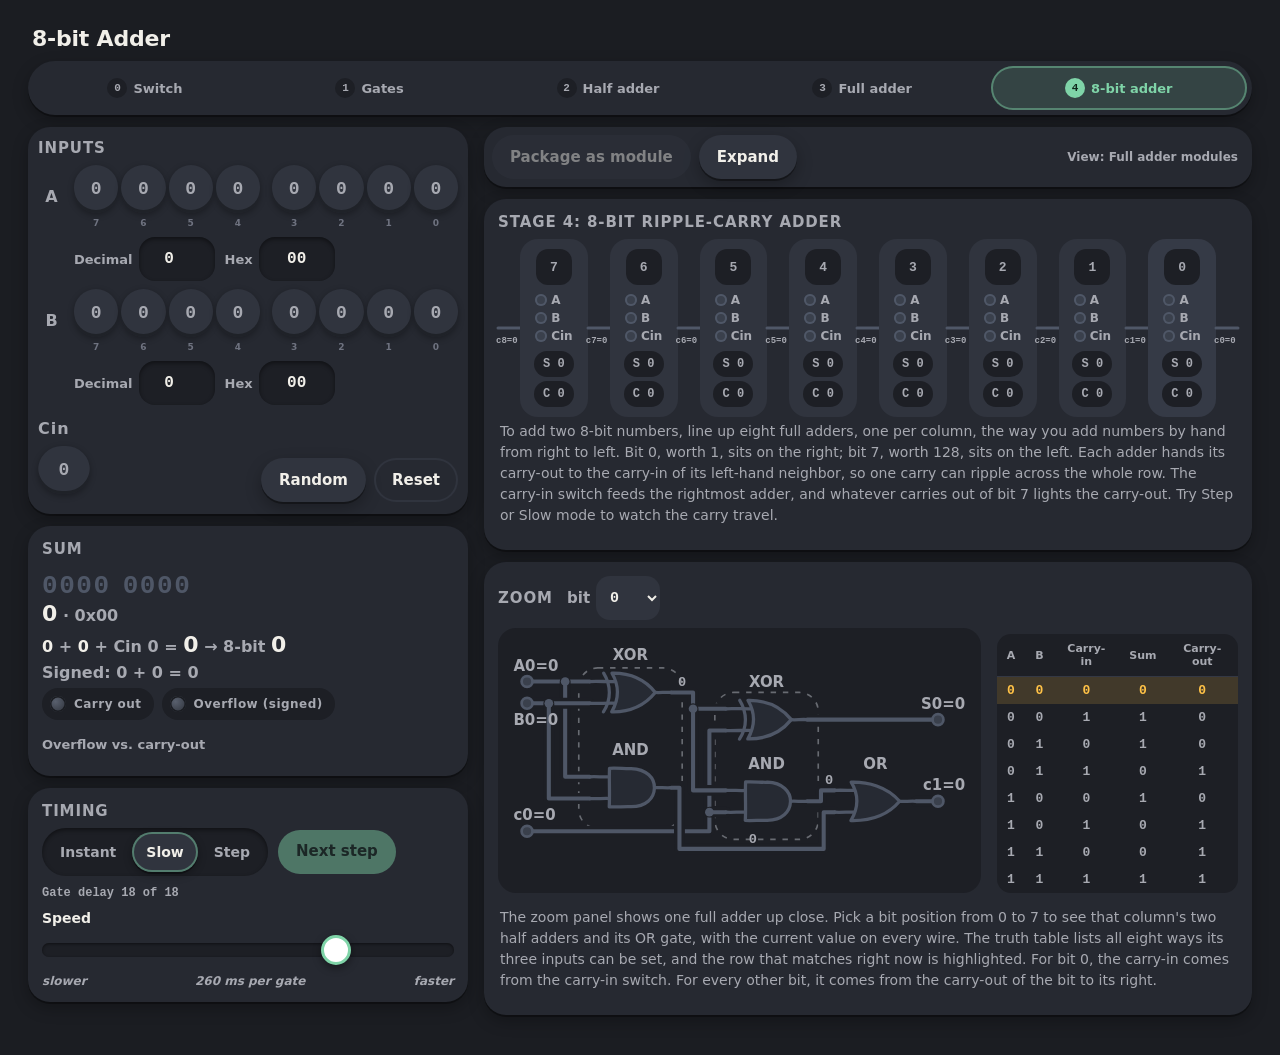
==== index.html @ 243e546a "8-bit adder toy: gate-level sim, 5 stages, Henri's style, Joseph's text" ====
<!doctype html>
<html lang="en">
<head>
<meta charset="utf-8">
<meta name="viewport" content="width=device-width,initial-scale=1">
<title>8-bit Adder</title>
<link rel="icon" href="data:,">
<!-- Visual style: Henri Matisse (design/style.css). css/app.css = layout glue + states his kit doesn't cover. -->
<link rel="stylesheet" href="design/style.css">
<link rel="stylesheet" href="css/app.css">
</head>
<body>
<h1>8-bit Adder</h1>
<nav class="tabs" role="tablist" aria-label="Stages">
  <button class="tab" role="tab" id="tab-switch" data-stage="switch" aria-controls="stage-switch" aria-selected="false"><span class="n">0</span>Switch</button>
  <button class="tab" role="tab" id="tab-gates" data-stage="gates" aria-controls="stage-gates" aria-selected="false"><span class="n">1</span>Gates</button>
  <button class="tab" role="tab" id="tab-half" data-stage="half" aria-controls="stage-half" aria-selected="false"><span class="n">2</span>Half adder</button>
  <button class="tab" role="tab" id="tab-full" data-stage="full" aria-controls="stage-full" aria-selected="false"><span class="n">3</span>Full adder</button>
  <button class="tab" role="tab" id="tab-ripple" data-stage="ripple" aria-controls="stage-ripple" aria-selected="true"><span class="n">4</span>8-bit adder</button>
</nav>
<div class="top">
<div class="side">
  <section class="panel" id="inputs" data-for="gates half full ripple">
    <div data-for="gates">
      <h2>Gate</h2>
      <div class="seg" id="gatePick" role="radiogroup" aria-label="Gate">
        <button role="radio" data-gate="AND" aria-checked="true">AND</button><button role="radio" data-gate="OR" aria-checked="false">OR</button><button role="radio" data-gate="NOT" aria-checked="false">NOT</button><button role="radio" data-gate="XOR" aria-checked="false">XOR</button>
      </div>
      <div class="pair"><div class="operand single"><div class="name">A</div><div class="bits"><button class="bit" id="gateA" aria-pressed="false" aria-label="A">0</button></div></div><div class="operand single"><div class="name">B</div><div class="bits"><button class="bit" id="gateB" aria-pressed="false" aria-label="B">0</button></div></div></div>
    </div>
    <div data-for="half"><h2>Inputs</h2><div class="pair"><div class="operand single"><div class="name">A</div><div class="bits"><button class="bit" id="haA" aria-pressed="false" aria-label="A">0</button></div></div><div class="operand single"><div class="name">B</div><div class="bits"><button class="bit" id="haB" aria-pressed="false" aria-label="B">0</button></div></div></div></div>
    <div data-for="full"><h2>Inputs</h2><div class="pair"><div class="operand single"><div class="name">A</div><div class="bits"><button class="bit" id="faA" aria-pressed="false" aria-label="A">0</button></div></div><div class="operand single"><div class="name">B</div><div class="bits"><button class="bit" id="faB" aria-pressed="false" aria-label="B">0</button></div></div><div class="operand single"><div class="name">Cin</div><div class="bits"><button class="bit" id="faC" aria-pressed="false" aria-label="Cin">0</button></div></div></div></div>
    <div data-for="ripple">
      <h2>Inputs</h2>
      <div class="operand"><div class="name">A</div><div class="bits labeled"><button class="bit" id="a7" aria-pressed="false" aria-label="A bit 7">0<span class="idx">7</span></button><button class="bit" id="a6" aria-pressed="false" aria-label="A bit 6">0<span class="idx">6</span></button><button class="bit" id="a5" aria-pressed="false" aria-label="A bit 5">0<span class="idx">5</span></button><button class="bit" id="a4" aria-pressed="false" aria-label="A bit 4">0<span class="idx">4</span></button><span class="nib"></span><button class="bit" id="a3" aria-pressed="false" aria-label="A bit 3">0<span class="idx">3</span></button><button class="bit" id="a2" aria-pressed="false" aria-label="A bit 2">0<span class="idx">2</span></button><button class="bit" id="a1" aria-pressed="false" aria-label="A bit 1">0<span class="idx">1</span></button><button class="bit" id="a0" aria-pressed="false" aria-label="A bit 0">0<span class="idx">0</span></button></div>
        <div class="nums"><label>Decimal <input type="number" id="aDec" min="0" max="255" step="1" inputmode="numeric" value="0"></label><label>Hex <input type="text" id="aHex" maxlength="2" autocomplete="off" spellcheck="false" value="00"></label></div></div>
      <div class="operand"><div class="name">B</div><div class="bits labeled"><button class="bit" id="b7" aria-pressed="false" aria-label="B bit 7">0<span class="idx">7</span></button><button class="bit" id="b6" aria-pressed="false" aria-label="B bit 6">0<span class="idx">6</span></button><button class="bit" id="b5" aria-pressed="false" aria-label="B bit 5">0<span class="idx">5</span></button><button class="bit" id="b4" aria-pressed="false" aria-label="B bit 4">0<span class="idx">4</span></button><span class="nib"></span><button class="bit" id="b3" aria-pressed="false" aria-label="B bit 3">0<span class="idx">3</span></button><button class="bit" id="b2" aria-pressed="false" aria-label="B bit 2">0<span class="idx">2</span></button><button class="bit" id="b1" aria-pressed="false" aria-label="B bit 1">0<span class="idx">1</span></button><button class="bit" id="b0" aria-pressed="false" aria-label="B bit 0">0<span class="idx">0</span></button></div>
        <div class="nums"><label>Decimal <input type="number" id="bDec" min="0" max="255" step="1" inputmode="numeric" value="0"></label><label>Hex <input type="text" id="bHex" maxlength="2" autocomplete="off" spellcheck="false" value="00"></label></div></div>
      <div class="cinrow"><div class="operand single"><div class="name">Cin</div><div class="bits"><button class="bit" id="cin" aria-pressed="false" aria-label="Cin">0</button></div></div><div class="controls"><button class="btn" id="random">Random</button><button class="btn ghost" id="reset">Reset</button></div></div>
    </div>
  </section>
  <section class="panel result" data-for="ripple">
    <h2>Sum</h2>
    <div id="sum" data-value=""><div class="bin" id="sumBin"></div><div class="dec" id="sumDH"></div></div>
    <div class="dec" id="decLine"></div>
    <div class="dec signed" id="signedLine">Signed: <span id="aSigned"></span> + <span id="bSigned"></span><span id="cinSigned"></span> = <span id="sumSigned"></span></div>
    <div class="lights"><span class="light" id="cout" data-value="">Carry out</span><span class="light warn" id="overflow" data-value="">Overflow (signed)</span></div>
    <details class="ovnote"><summary id="ovSummary">Overflow vs. carry-out</summary><div id="ovText"></div></details>
  </section>
  <section class="panel" id="timing" data-for="gates half full ripple">
    <h2>Timing</h2>
    <div class="controls">
      <div class="seg" id="mode" role="radiogroup" aria-label="Mode">
        <button role="radio" data-mode="instant" aria-checked="false">Instant</button><button role="radio" data-mode="slow" aria-checked="false">Slow</button><button role="radio" data-mode="step" aria-checked="false">Step</button>
      </div>
      <button class="btn primary next" id="step" disabled>Next step</button>
      <span class="stepinfo" id="stepInfo" aria-live="polite"></span>
      <label class="speed">Speed<input type="range" id="speed" min="60" max="800" step="20" value="600" aria-label="Speed"><span><i>slower</i><i id="speedVal"></i><i>faster</i></span></label>
    </div>
  </section>
</div>
<div class="main">
  <div class="panel modbar" id="modbar" data-for="gates half full ripple">
    <button class="btn" id="symbolToggle" aria-pressed="false" data-for="gates">Show symbol</button>
    <button class="btn" id="package">Package as module</button>
    <button class="btn" id="expand">Expand</button>
    <span class="muted depth" id="depthInfo"></span>
  </div>
  <!-- Stage panels. Paragraphs/tables come verbatim from docs/page-text.md (Joseph) via js/text.js. -->
  <section class="panel stage" id="stage-switch" role="tabpanel" aria-labelledby="tab-switch" data-for="switch">
    <h2 data-title="Stage 0">Stage 0</h2><div class="detail" id="draw-switch"></div><div class="explain" data-sec="Stage 0"></div><div class="tt" id="tt-switch"></div>
  </section>
  <section class="panel stage" id="stage-gates" role="tabpanel" aria-labelledby="tab-gates" data-for="gates">
    <h2 data-title="Stage 1">Stage 1</h2>
    <div class="detail"><div class="lvstage" id="lvstage"><div class="lv-layer" id="lv-circuit"></div><div class="lv-layer" id="lv-gate"></div><div class="lv-layer" id="lv-module"></div></div></div>
    <div class="explain" data-sec="Stage 1"></div><div class="tt" id="tt-gates"></div><div class="explain" data-sec="Modules"></div>
  </section>
  <section class="panel stage" id="stage-half" role="tabpanel" aria-labelledby="tab-half" data-for="half">
    <h2 data-title="Stage 2">Stage 2</h2><div class="detail swap" id="draw-half"></div><div class="explain" data-sec="Stage 2"></div><div class="tt" id="tt-half"></div>
  </section>
  <section class="panel stage" id="stage-full" role="tabpanel" aria-labelledby="tab-full" data-for="full">
    <h2 data-title="Stage 3">Stage 3</h2><div class="detail swap" id="draw-full"></div><div class="explain" data-sec="Stage 3"></div><div class="tt" id="tt-full"></div>
  </section>
  <section class="panel stage" id="stage-ripple" role="tabpanel" aria-labelledby="tab-ripple" data-for="ripple">
    <h2 data-title="Stage 4">Stage 4</h2><div class="swap" id="draw-ripple"></div><div class="explain" data-sec="Stage 4"></div>
  </section>
  <section class="panel" id="zoompanel" data-for="ripple">
    <h2>Zoom <label class="zoompick">bit <select id="zoom"><option value="7">7</option><option value="6">6</option><option value="5">5</option><option value="4">4</option><option value="3">3</option><option value="2">2</option><option value="1">1</option><option value="0">0</option></select></label></h2>
    <div class="detail-row"><div class="detail" id="draw-zoom"></div><div><div class="tt" id="tt-zoom"></div></div></div>
    <div class="explain" data-sec="Zoom"></div>
  </section>
</div>
</div>
<script src="design/gates/gates.js"></script>
<script src="design/parts/parts.js"></script>
<script src="js/sim.js"></script>
<script src="js/text.js"></script>
<script src="js/draw.js"></script>
<script src="js/levels.js"></script>
<script src="js/app.js"></script>
</body>
</html>
---- design/style.css ----
/* 8-bit ripple-carry adder: visual style.
   Same palette/fonts/panels/pills/toggles as natural-selection/design/mobile.css.
   Signal colors: 0 = muted slate, 1 = warm amber with glow. (The theme green stays the UI accent,
   e.g. selected nav, primary button, so "logic 1" never gets confused with "selected".) */
:root{
  --bg:#1b1d22; --card:#262931; --card2:#30343e; --inset:#1d1f25; --ink:#f1efe9; --muted:#a7a9b1;
  --accent:#7fd4a8; --accent-ink:#10251a; --ring:rgba(127,212,168,.45);
  --shadow:0 2px 0 rgba(0,0,0,.35),0 6px 16px rgba(0,0,0,.28);
  --r:999px; --tap:44px;
  --font:"Nunito","Quicksand","Varela Round","SF Pro Rounded",ui-rounded,system-ui,-apple-system,"Segoe UI",sans-serif;
  --mono:ui-monospace,"SF Mono",Menlo,Consolas,monospace;
  /* logic levels */
  --wire-0:#4f5767;            /* muted slate */
  --wire-1:#ffc247;            /* warm amber */
  --glow-1:rgba(255,194,71,.65);
  --gate-fill-0:#262a33; --gate-fill-1:#4a3a17;
  --pin-0:#3a404c;
  --carry-1:#ffc247;
  --t:120ms;                   /* signal transition */
  --ripple-step:220ms;         /* per-bit ripple delay (slow mode can raise it) */
}
*{box-sizing:border-box;-webkit-tap-highlight-color:transparent}
html{-webkit-text-size-adjust:100%}
body{margin:0;background:var(--bg);color:var(--ink);font-family:var(--font);
  padding:12px 12px calc(84px + env(safe-area-inset-bottom));max-width:1320px;margin-inline:auto}
h1{font-size:22px;font-weight:800;margin:6px 4px 10px;letter-spacing:-.01em}
h2{font-size:15px;font-weight:800;margin:0 0 8px;color:var(--muted);text-transform:uppercase;letter-spacing:.06em}
.panel{background:var(--card);border-radius:22px;padding:14px;box-shadow:var(--shadow);margin:0 0 12px}
.muted{color:var(--muted)}

/* ---------- SVG signal classes ---------- */
.wire,.carry{fill:none;stroke:var(--wire-0);stroke-width:3;stroke-linecap:round;stroke-linejoin:round;
  transition:stroke var(--t) ease,filter var(--t) ease}
.wire.on,.carry.on{stroke:var(--wire-1);filter:drop-shadow(0 0 3px var(--glow-1))}
.gate{color:var(--wire-0);transition:color var(--t) ease,filter var(--t) ease;overflow:visible}
.gate .body{fill:var(--gate-fill-0);transition:fill var(--t) ease}
.gate .lead{transition:stroke var(--t) ease}
.gate .lead.on{stroke:var(--wire-1)}
.gate.on{color:var(--wire-1);filter:drop-shadow(0 0 4px var(--glow-1))}
.gate.on .body{fill:var(--gate-fill-1)}
.gate.on .lead:not(.on){stroke:var(--wire-0)}   /* inputs keep their own level */
.gate.on .lead.lead-out{stroke:var(--wire-1)}   /* output follows the gate */
.pin{fill:var(--pin-0);stroke:var(--wire-0);stroke-width:2;transition:fill var(--t),stroke var(--t),filter var(--t)}
.pin.on{fill:var(--wire-1);stroke:var(--wire-1);filter:drop-shadow(0 0 3px var(--glow-1))}
.lbl{font:700 11px var(--font);fill:var(--muted)}
.lbl.on{fill:var(--wire-1)}

/* carry "current flow" while rippling */
.carry.rippling{stroke:var(--wire-1);stroke-dasharray:5 9;animation:flow 480ms linear infinite;
  filter:drop-shadow(0 0 4px var(--glow-1))}
@keyframes flow{to{stroke-dashoffset:-28}}

/* ---------- bit toggles (coins) ---------- */
.operand{display:grid;grid-template-columns:1fr;gap:4px;margin:6px 0 8px}
.operand>.name{font:800 13px var(--font);color:var(--muted);letter-spacing:.06em}
.bits{display:flex;gap:3px;justify-content:space-between;min-width:0}
.bits .nib{width:6px}                                   /* optional spacer between nibbles */
.bit{appearance:none;border:0;cursor:pointer;flex:1 1 0;min-width:0;max-width:52px;height:48px;border-radius:var(--r);
  font:800 18px var(--mono);color:var(--muted);background:var(--card2);position:relative;
  box-shadow:inset 0 -3px 0 rgba(0,0,0,.35),0 2px 6px rgba(0,0,0,.3);
  transition:background var(--t),color var(--t),box-shadow var(--t),transform 80ms;touch-action:manipulation}
.bit::after{content:"";position:absolute;inset:-2px -1.5px}  /* hit area spans the gaps: ~42x52 on a 390px phone */
.bit .idx{position:absolute;left:0;right:0;bottom:-15px;font:700 9px var(--font);color:#6f7380;pointer-events:none}
.bit.on,.bit[aria-pressed=true]{background:var(--wire-1);color:#2b1d00;
  box-shadow:inset 0 -3px 0 rgba(120,70,0,.45),0 0 12px var(--glow-1)}
.bit:active{transform:translateY(2px) scale(.96);box-shadow:inset 0 -1px 0 rgba(0,0,0,.35)}
.bit:focus-visible{outline:none;box-shadow:0 0 0 3px var(--ring)}
.bits.labeled{padding-bottom:14px}

/* ---------- buttons, slider, toggle (from mobile.css) ---------- */
.btn{font:700 15px/1 var(--font);min-height:var(--tap);padding:0 18px;border:0;border-radius:var(--r);
  background:var(--card2);color:var(--ink);box-shadow:var(--shadow);cursor:pointer;transition:transform .12s,box-shadow .12s,filter .12s}
.btn:active{transform:translateY(2px) scale(.98);box-shadow:0 2px 6px rgba(0,0,0,.3)}
.btn.primary{background:var(--accent);color:var(--accent-ink)}
.btn.ghost{background:transparent;box-shadow:inset 0 0 0 2px var(--card2)}
.btn[aria-pressed=true]{background:rgba(127,212,168,.16);color:var(--accent);box-shadow:inset 0 0 0 2px var(--ring)}
.controls{display:flex;flex-wrap:wrap;gap:8px;align-items:center}
.speed{display:flex;flex-direction:column;gap:2px;flex:1 1 100%;font-weight:700;font-size:14px}
.speed span{display:flex;justify-content:space-between;color:var(--muted);font-size:12px}
input[type=range]{-webkit-appearance:none;appearance:none;width:100%;height:var(--tap);margin:0;background:transparent;cursor:pointer}
input[type=range]::-webkit-slider-runnable-track{height:14px;border-radius:var(--r);background:var(--inset);box-shadow:inset 0 1px 3px rgba(0,0,0,.5)}
input[type=range]::-webkit-slider-thumb{-webkit-appearance:none;width:30px;height:30px;margin-top:-8px;border-radius:50%;background:#fff;border:3px solid var(--accent);box-shadow:0 3px 8px rgba(0,0,0,.4)}
input[type=range]::-moz-range-track{height:14px;border-radius:var(--r);background:var(--inset)}
input[type=range]::-moz-range-thumb{width:24px;height:24px;border-radius:50%;background:#fff;border:3px solid var(--accent)}
.switch{display:inline-flex;align-items:center;gap:10px;min-height:var(--tap);font-weight:700}
.switch input{-webkit-appearance:none;appearance:none;width:50px;height:30px;margin:0;border-radius:var(--r);background:#41454f;position:relative;cursor:pointer;transition:background .2s;box-shadow:inset 0 2px 4px rgba(0,0,0,.4)}
.switch input::after{content:"";position:absolute;top:3px;left:3px;width:24px;height:24px;border-radius:50%;background:#fff;transition:transform .2s cubic-bezier(.3,1.4,.6,1)}
.switch input:checked{background:var(--accent)}
.switch input:checked::after{transform:translateX(20px)}

/* ---------- result ---------- */
.result{display:flex;flex-direction:column;gap:6px}
.result .bin{font:800 26px/1.1 var(--mono);letter-spacing:.06em;display:flex;align-items:center;gap:10px;flex-wrap:wrap}
.result .bin b{color:var(--wire-1);font-weight:800}       /* 1-bits */
.result .bin i{font-style:normal;color:var(--wire-0)}     /* 0-bits */
.result .dec{font:700 16px var(--font);color:var(--muted)}
.result .dec strong{color:var(--ink);font-size:22px}
.flag{display:inline-flex;align-items:center;gap:6px;height:28px;padding:0 12px;border-radius:var(--r);font:800 12px var(--font);
  background:var(--inset);color:var(--muted);letter-spacing:.04em}
.flag::before{content:"";width:10px;height:10px;border-radius:50%;background:var(--wire-0)}
.flag.on{background:rgba(255,194,71,.14);color:var(--wire-1);box-shadow:inset 0 0 0 1.5px rgba(255,194,71,.5)}
.flag.on::before{background:var(--wire-1);box-shadow:0 0 8px var(--glow-1)}

/* ---------- full-adder cards + chain ---------- */
.chain{display:flex;flex-direction:column;gap:0;position:relative}
.fa{display:grid;grid-template-columns:44px 1fr auto;align-items:center;gap:10px;background:var(--card2);border-radius:18px;
  padding:8px 12px 8px 8px;min-height:56px;position:relative;transition:box-shadow var(--t),background var(--t)}
.fa .idx{width:36px;height:36px;border-radius:12px;background:var(--inset);display:grid;place-items:center;font:800 13px var(--mono);color:var(--muted)}
.fa .io{display:flex;gap:10px;font:700 12px var(--font);color:var(--muted)}
.fa .io span{display:inline-flex;align-items:center;gap:4px}
.fa .dot{width:12px;height:12px;border-radius:50%;background:var(--pin-0);box-shadow:inset 0 0 0 2px var(--wire-0)}
.fa .dot.on{background:var(--wire-1);box-shadow:0 0 6px var(--glow-1)}
.fa .out{display:flex;gap:6px}
.fa .s,.fa .co{min-width:44px;height:32px;border-radius:var(--r);display:grid;place-items:center;font:800 13px var(--mono);
  background:var(--inset);color:var(--muted)}
.fa .s.on,.fa .co.on{background:rgba(255,194,71,.16);color:var(--wire-1);box-shadow:inset 0 0 0 1.5px rgba(255,194,71,.5)}
.fa.active{box-shadow:0 0 0 2px var(--wire-1),0 0 18px rgba(255,194,71,.25)}
.fa.pulse{animation:fapulse 420ms ease-out}
@keyframes fapulse{0%{box-shadow:0 0 0 0 rgba(255,194,71,.7)}60%{box-shadow:0 0 0 6px rgba(255,194,71,.25)}100%{box-shadow:0 0 0 2px var(--wire-1)}}
.fa[aria-expanded=true]{background:#353a46}
.link{height:24px;margin-left:24px;position:relative}  /* carry segment between rows (vertical spine) */
.link svg{display:block;overflow:visible}
.link .h{display:none}
.link .clbl{position:absolute;left:16px;top:4px;font:700 10px var(--mono);color:var(--muted)}
.link .clbl.on{color:var(--wire-1)}
.detail{background:var(--inset);border-radius:18px;padding:10px;margin:6px 0 2px}
.detail svg{width:100%;height:auto;display:block;max-height:320px}
.detail.compact svg{max-width:250px;margin:0 auto}

/* ---------- nav + footer ---------- */
.nav{display:flex;gap:6px;padding:6px;background:var(--card);border-radius:var(--r);box-shadow:var(--shadow);margin:0 0 12px;overflow-x:auto}
.nav a{flex:1 0 auto;min-height:var(--tap);display:flex;align-items:center;justify-content:center;padding:0 10px;border-radius:var(--r);
  font:700 14px var(--font);color:var(--muted);text-decoration:none}
.nav a:hover{background:var(--card2);color:var(--ink)}
.nav a[aria-current=page],.nav a.active{background:rgba(127,212,168,.16);color:var(--accent);font-weight:800}
footer{margin:16px 0 0;padding:14px;border-radius:18px;background:var(--card);color:var(--muted);font-size:13px;text-align:center}

/* ---------- desktop ---------- */
@media (min-width:900px){
  body{padding:20px 28px 28px}
  .top{display:grid;grid-template-columns:minmax(340px,400px) minmax(0,1fr);gap:16px;align-items:start}
  .operand{grid-template-columns:28px 1fr;align-items:center;gap:8px}
  .operand>.name{font-size:16px;text-align:center}
  .chain.row{flex-direction:row;align-items:stretch;gap:0}   /* DOM order bit7..bit0, so bit 0 sits at the right */
  .chain.row .fa{grid-template-columns:1fr;justify-items:center;text-align:center;padding:10px 4px;gap:8px;flex:1 1 0;min-width:0}
  .chain.row .fa .out{flex-direction:column;gap:4px}
  .chain.row .fa .s,.chain.row .fa .co{min-width:40px;height:26px;font-size:12px}
  .chain.row .fa .io{flex-direction:column;gap:4px}
  .chain.row .link{height:auto;width:22px;flex:0 0 22px;margin:0;display:flex;align-items:center;justify-content:center}
  .chain.row .link .v{display:none} .chain.row .link .h{display:block}
  .chain.row .link .clbl{left:-2px;top:calc(50% + 8px);font-size:9px}
  .detail-row{display:grid;grid-template-columns:2fr 1fr;gap:16px}
}


/* ---------- parts (switch, relay, lamp, battery, ground, npn) ---------- */
.part{color:var(--wire-0);overflow:visible;transition:color var(--t),filter var(--t)}
.part .term{fill:var(--card)}
.part.on{color:var(--wire-1);filter:drop-shadow(0 0 3px var(--glow-1))}
.part .lead.on{stroke:var(--wire-1)}
.part .lever{transform-box:view-box;transform-origin:14px 20px;transform:rotate(-28deg);
  transition:transform 180ms cubic-bezier(.3,1.5,.6,1)}
.part-switch{cursor:pointer;touch-action:manipulation}
.part-switch .knob{fill:var(--card2)}
.part-switch.closed .lever,.part-switch[aria-checked=true] .lever{transform:none}
.part-switch.on .knob{fill:var(--wire-1)}
.part-switch:focus-visible{outline:none;filter:drop-shadow(0 0 0 3px var(--ring))}
button.switch-btn{appearance:none;border:0;background:none;padding:2px;min-width:var(--tap);min-height:var(--tap);border-radius:14px;cursor:pointer}
button.switch-btn:active .lever{transform:rotate(-14deg)}
button.switch-btn:focus-visible{outline:none;box-shadow:0 0 0 3px var(--ring)}
.relay-nc .lever,.relay-no.energized .lever{transform:none}
.relay-nc.energized .lever{transform:rotate(-28deg)}
.part-relay .coil,.part-relay .link{transition:stroke var(--t)}
.part-relay:not(.energized) .coil,.part-relay:not(.energized) .link{stroke:var(--wire-0)}
.part-relay.energized .coil{stroke:var(--wire-1)}
.part-relay.energized .link{stroke:var(--wire-1)}
.part-lamp .glow{fill:transparent;transition:fill var(--t)}
.part-lamp .bulb{fill:var(--gate-fill-0);transition:fill var(--t)}
.part-lamp.on .glow{fill:rgba(255,194,71,.22)}
.part-lamp.on .bulb{fill:#6a4c12}
.part-lamp.on .filament{stroke:#fff1c2}
.part-lamp.on{filter:drop-shadow(0 0 8px rgba(255,194,71,.8))}
.part-battery{color:#c9ccd4}
.part-battery .sign{stroke:var(--muted)}
.part-npn.on .base,.part-npn.on .lead-c,.part-npn.on .lead-e,.part-npn.on .arrow{stroke:var(--wire-1)}

/* current flow: animated dashes along live wires (direction = path direction) */
.wire.on.flow,.part.on .lead.flow{stroke-dasharray:6 8;animation:flow 520ms linear infinite}
.flow-back{animation-direction:reverse!important}

/* ---------- module box (packaged circuit with pins) ---------- */
.module{position:relative;display:inline-grid;grid-template-columns:auto 1fr auto;align-items:stretch;min-width:180px;
  background:var(--card2);border-radius:18px;box-shadow:var(--shadow);margin:0 18px;vertical-align:top;
  transition:box-shadow var(--t)}
.module>.mtitle{grid-column:2;display:flex;align-items:center;justify-content:center;gap:8px;padding:10px 6px;
  font:800 14px var(--font);letter-spacing:.02em}
.module .micon{width:36px;height:24px;color:var(--wire-0)}
.module .mpins{display:flex;flex-direction:column;justify-content:space-evenly;gap:6px;padding:8px 0}
.module .mpins.in{grid-column:1;margin-left:-18px}
.module .mpins.out{grid-column:3;margin-right:-18px}
.mpin{position:relative;display:flex;align-items:center;gap:5px;height:22px;font:800 11px var(--mono);color:var(--muted)}
.mpins.out .mpin{flex-direction:row-reverse}
.mpin::before{content:"";width:18px;height:4px;border-radius:2px;background:var(--wire-0);transition:background var(--t),box-shadow var(--t)}
.mpin::after{content:"";position:absolute;width:10px;height:10px;border-radius:50%;background:var(--inset);
  box-shadow:inset 0 0 0 2px var(--wire-0);left:13px}                    /* notch on the card edge */
.mpins.out .mpin::after{left:auto;right:13px}
.mpin>span{padding-left:6px}
.mpins.out .mpin>span{padding:0 6px 0 0}
.mpin.on{color:var(--wire-1)}
.mpin.on::before{background:var(--wire-1);box-shadow:0 0 6px var(--glow-1)}
.mpin.on::after{background:var(--wire-1);box-shadow:0 0 6px var(--glow-1)}
.mexp{appearance:none;border:0;cursor:pointer;display:inline-flex;align-items:center;gap:4px;height:28px;min-width:44px;padding:0 10px;
  border-radius:var(--r);background:var(--inset);color:var(--muted);font:800 12px var(--font)}
.mexp::after{content:"";width:7px;height:7px;border-right:2.5px solid currentColor;border-bottom:2.5px solid currentColor;
  transform:rotate(45deg) translate(-2px,-2px);transition:transform 160ms}
.mexp[aria-expanded=true]{color:var(--accent);background:rgba(127,212,168,.14)}
.mexp[aria-expanded=true]::after{transform:rotate(-135deg) translate(-2px,-2px)}
.module .minner{grid-column:1/-1;display:none;margin:0 10px 10px;padding:10px;border-radius:14px;background:var(--inset);
  box-shadow:inset 0 2px 6px rgba(0,0,0,.45)}
.module.expanded .minner,.module:has(> .mtitle .mexp[aria-expanded=true]) .minner{display:block}
.module .minner svg{display:block;width:100%;height:auto}
.module.on{box-shadow:var(--shadow),0 0 0 1.5px rgba(255,194,71,.45)}

/* levels strip: switch circuit -> gate -> module */
.levels{display:grid;grid-template-columns:1fr auto 1fr auto 1fr;align-items:center;gap:6px}
.levels .lv{background:var(--inset);border-radius:16px;padding:8px;display:flex;flex-direction:column;align-items:center;gap:4px;min-width:0}
.levels .lv small{color:var(--muted);font-weight:700;font-size:11px}
.levels .arrow{color:var(--muted);font-weight:800}
.levels svg{max-width:100%;height:auto}
@media (max-width:899px){.levels{grid-template-columns:1fr}.levels .arrow{justify-self:center;transform:rotate(90deg)}.levels .lv-circuit{width:100%}.levels .lv>.gate{width:90px;height:60px}}


/* ---------- stage tabs (pill tab bar) ---------- */
.tabs{display:flex;gap:4px;padding:5px;background:var(--card);border-radius:var(--r);box-shadow:var(--shadow);margin:0 0 12px;
  overflow-x:auto;scrollbar-width:none}
.tabs::-webkit-scrollbar{display:none}
.tab,[role=tab]{appearance:none;border:0;cursor:pointer;flex:1 0 auto;min-height:var(--tap);padding:0 12px;border-radius:var(--r);
  background:transparent;color:var(--muted);font:700 13px var(--font);white-space:nowrap;display:inline-flex;align-items:center;justify-content:center;gap:6px;
  transition:background var(--t),color var(--t)}
.tab .n{width:20px;height:20px;border-radius:50%;display:grid;place-items:center;background:var(--inset);font:800 11px var(--mono)}
.tab:hover,[role=tab]:hover{background:var(--card2);color:var(--ink)}
.tab[aria-selected=true],[role=tab][aria-selected=true],.tab.active{background:rgba(127,212,168,.16);color:var(--accent);font-weight:800;
  box-shadow:inset 0 0 0 2px var(--ring)}
.tab[aria-selected=true] .n,.tab.active .n{background:var(--accent);color:var(--accent-ink)}
.tab:focus-visible,[role=tab]:focus-visible{outline:none;box-shadow:0 0 0 3px var(--ring)}

/* ---------- segmented control (Instant / Slow / Step) ---------- */
.seg{display:inline-flex;padding:4px;gap:2px;border-radius:var(--r);background:var(--inset);box-shadow:inset 0 2px 4px rgba(0,0,0,.45)}
.seg>button,.seg>label{appearance:none;border:0;cursor:pointer;min-height:40px;min-width:64px;padding:0 14px;border-radius:var(--r);
  background:transparent;color:var(--muted);font:700 14px var(--font);display:inline-flex;align-items:center;justify-content:center;
  transition:background var(--t),color var(--t),box-shadow var(--t)}
.seg>label>input{position:absolute;opacity:0;pointer-events:none}
.seg>button[aria-pressed=true],.seg>button[aria-checked=true],.seg>label:has(input:checked){background:var(--card2);color:var(--ink);
  box-shadow:0 2px 0 rgba(0,0,0,.35),0 3px 8px rgba(0,0,0,.3),inset 0 0 0 2px var(--ring)}
.seg>button:focus-visible,.seg>label:has(input:focus-visible){outline:none;box-shadow:0 0 0 3px var(--ring)}
.btn.next:disabled{opacity:.45;cursor:default;box-shadow:none}
/* speed slider: left = slower. Use labels "slow ... fast" and map value -> delay = max - value. */

/* ---------- indicator lights (Carry out / Overflow) ---------- */
.lights{display:flex;flex-wrap:wrap;gap:8px}
.light{display:inline-flex;align-items:center;gap:8px;height:32px;padding:0 12px 0 8px;border-radius:var(--r);background:var(--inset);
  color:var(--muted);font:800 12px var(--font);letter-spacing:.04em}
.light::before{content:"";width:16px;height:16px;border-radius:50%;background:radial-gradient(circle at 35% 35%,#59606e,#2c3038);
  box-shadow:inset 0 0 0 1.5px #1a1c21;transition:background var(--t),box-shadow var(--t)}
.light.on{color:var(--wire-1)}
.light.on::before{background:radial-gradient(circle at 35% 35%,#fff3c4,var(--wire-1) 55%,#c98a10);box-shadow:0 0 10px var(--glow-1)}
.light.warn.on{color:#ff8a7a}
.light.warn.on::before{background:radial-gradient(circle at 35% 35%,#ffd9d2,#ff6b57 55%,#b8321f);box-shadow:0 0 10px rgba(255,107,87,.6)}
/* decimal line: A + B + Cin = result */
.dec .op{color:var(--ink);font-weight:800}
.dec .cin{color:var(--muted)}

/* ---------- reduced motion ---------- */
@media (prefers-reduced-motion:reduce){
  *{transition-duration:1ms!important}
  .carry.rippling{animation:none;stroke-dasharray:none}
  .wire.on.flow,.part.on .lead.flow{animation:none;stroke-dasharray:none}
  .part .lever{transition:none}
  .fa.pulse{animation:none}
}
---- css/app.css ----
/* App glue for the 8-bit adder. Henri's design/style.css is the look; this file only adds layout
   for this page's DOM and the states his kit doesn't cover (unknown wires, halos, tables, inputs). */
[hidden]{display:none!important}
h2 .muted{text-transform:none;letter-spacing:0}

/* ---- layout ---- */
.side,.main{min-width:0}
.main>.panel,.side>.panel{min-width:0}
@media (min-width:900px){
  /* wider left column so the 8 bit coins stay >= 40px wide */
  .top{grid-template-columns:minmax(410px,440px) minmax(0,1fr)}
  /* 8-bit gate view: controls in a row on top, schematic full width */
  body.wide .top{grid-template-columns:minmax(0,1fr)}
  body.wide .side{display:grid;grid-template-columns:minmax(410px,440px) minmax(0,1fr) minmax(0,1fr);gap:16px;align-items:start}
}

/* ---- inputs ---- */
#inputs{padding:12px 10px}
.pair{display:flex;gap:18px;flex-wrap:wrap;margin-top:8px}
.operand.single{grid-template-columns:auto!important;justify-items:start}
.operand.single .bits{justify-content:flex-start}
.operand.single .bit{flex:0 0 52px;min-width:52px}
.nums{display:flex;gap:10px;flex-wrap:wrap;margin-top:2px}
@media (min-width:900px){.operand .nums{grid-column:2}}
.nums label{display:inline-flex;align-items:center;gap:6px;font:700 13px var(--font);color:var(--muted)}
.nums input{font:700 16px var(--mono);width:76px;min-height:var(--tap);padding:0 10px;text-align:center;color:var(--ink);
  background:var(--inset);border:0;border-radius:16px;box-shadow:inset 0 2px 4px rgba(0,0,0,.45)}
.nums input:focus-visible,select:focus-visible{outline:none;box-shadow:0 0 0 3px var(--ring)}
.cinrow{display:flex;align-items:flex-end;justify-content:space-between;gap:10px;flex-wrap:wrap;margin-top:6px}
@media (max-width:420px){.bits .nib{display:none}}
#gatePick{margin:2px 0 4px}
#gatePick>button{min-width:56px}

/* ---- result ---- */
#sumBin{font:800 26px/1.1 var(--mono);letter-spacing:.06em;display:flex;gap:12px}
#sumBin b{color:var(--wire-1)} #sumBin i{font-style:normal;color:var(--wire-0)} #sumBin i.u{color:var(--muted);opacity:.6}
.signed{font-size:14px}
.light.x{opacity:.55}
.ovnote{margin-top:4px;color:var(--muted);font-size:13px;line-height:1.45}
.ovnote summary{cursor:pointer;font-weight:800;min-height:32px;display:flex;align-items:center}
.ovnote p{margin:4px 0 0}

/* ---- timing ---- */
#timing .controls{gap:10px}
.stepinfo{font:700 12px var(--mono);color:var(--muted);min-width:9em}

/* ---- module bar ---- */
.modbar{display:flex;flex-wrap:wrap;gap:8px;align-items:center;padding:8px}
.modbar .btn:disabled{opacity:.45;cursor:default;box-shadow:none}
.depth{font-size:12px;font-weight:700;margin-left:auto;padding-right:6px}

/* ---- drawings ---- */
.detail{background:var(--inset);border-radius:18px;padding:10px;margin:0 0 10px;min-width:0}
svg.circ{display:block;width:100%;height:auto;overflow:visible;margin:0 auto}
svg.circ.sym{max-width:440px}
#draw-switch svg.circ{max-width:520px}
#draw-half svg.circ{max-width:520px}
#draw-full svg.circ,#draw-zoom svg.circ{max-width:600px}
.halo{fill:none;stroke:var(--inset);stroke-width:8;stroke-linecap:round;stroke-linejoin:round}
.wire.gnd{stroke:var(--wire-0)}
.jdot{fill:var(--wire-0);transition:fill var(--t)} .jdot.on{fill:var(--wire-1)}
.val{font:800 10px var(--mono);fill:var(--muted)} .val.on{fill:var(--wire-1)}
.bitl{font:800 13px var(--font);fill:var(--muted)}
.habox{fill:none;stroke:var(--muted);stroke-width:1.2;stroke-dasharray:4 5;opacity:.55}
.hal{font:700 8px var(--font);fill:var(--muted);opacity:.8}
.hablock{fill:var(--card2);stroke:var(--wire-0);stroke-width:2}
.hbl{font:800 10px var(--font);fill:var(--ink)}
/* unknown (not settled yet) in Slow / Step mode */
.wire.x,.carry.x{stroke-dasharray:1 7;opacity:.55;filter:none}
.gate.x{opacity:.4;filter:none}
.pin.x,.jdot.x,.lbl.x,.val.x{opacity:.5}
.dot.x,.s.x,.co.x,.clbl.x{opacity:.45}
/* just settled this gate delay */
.wire.fresh.on{stroke-width:4.5;filter:drop-shadow(0 0 6px var(--glow-1))}
.wire.fresh:not(.on){stroke:#7c879b}
.swhit{cursor:pointer;outline:none}
.swhit:focus-visible rect{stroke:var(--ring);stroke-width:3}
.ripple-gates .wire{stroke-width:3.4}
.scrollx{overflow-x:auto;overscroll-behavior-x:contain;-webkit-overflow-scrolling:touch}
.scrollx svg.ripple-gates{min-width:1100px}
@media (min-width:900px){.scrollx svg.ripple-gates{min-width:0}}
.fa{cursor:pointer}

/* stage 1: three stacked levels (grid stacking keeps the height steady) */
.lvstage{display:grid;place-items:center;min-height:180px}
.lv-layer{grid-area:1/1;width:100%;visibility:hidden;display:flex;justify-content:center}
.lv-layer.vis{visibility:visible}
#lv-circuit svg{max-width:520px}

/* truth tables (Joseph's <table> snippets) */
.tt table{border-collapse:separate;border-spacing:0;font:700 13px var(--mono);margin:6px 0 10px;background:var(--inset);border-radius:14px;overflow:hidden}
.tt th{font:800 11px var(--font);color:var(--muted);padding:8px 10px;text-align:center;border-bottom:1px solid #343844}
.tt td{padding:6px 10px;text-align:center;color:var(--muted);transition:background var(--t),color var(--t)}
.tt tr.cur td{background:rgba(255,194,71,.16);color:var(--wire-1)}
.tt{overflow-x:auto}
.explain p{color:var(--muted);font-size:14px;line-height:1.5;margin:4px 2px 10px}
.zoompick{display:inline-flex;align-items:center;gap:6px;margin-left:8px;text-transform:none;letter-spacing:0}
#zoom{font:700 15px var(--mono);min-height:var(--tap);min-width:64px;padding:0 10px;border:0;border-radius:14px;background:var(--card2);color:var(--ink)}
.ripple-gates .lbl{font-size:15px}
.ripple-gates .bitl{font-size:18px}
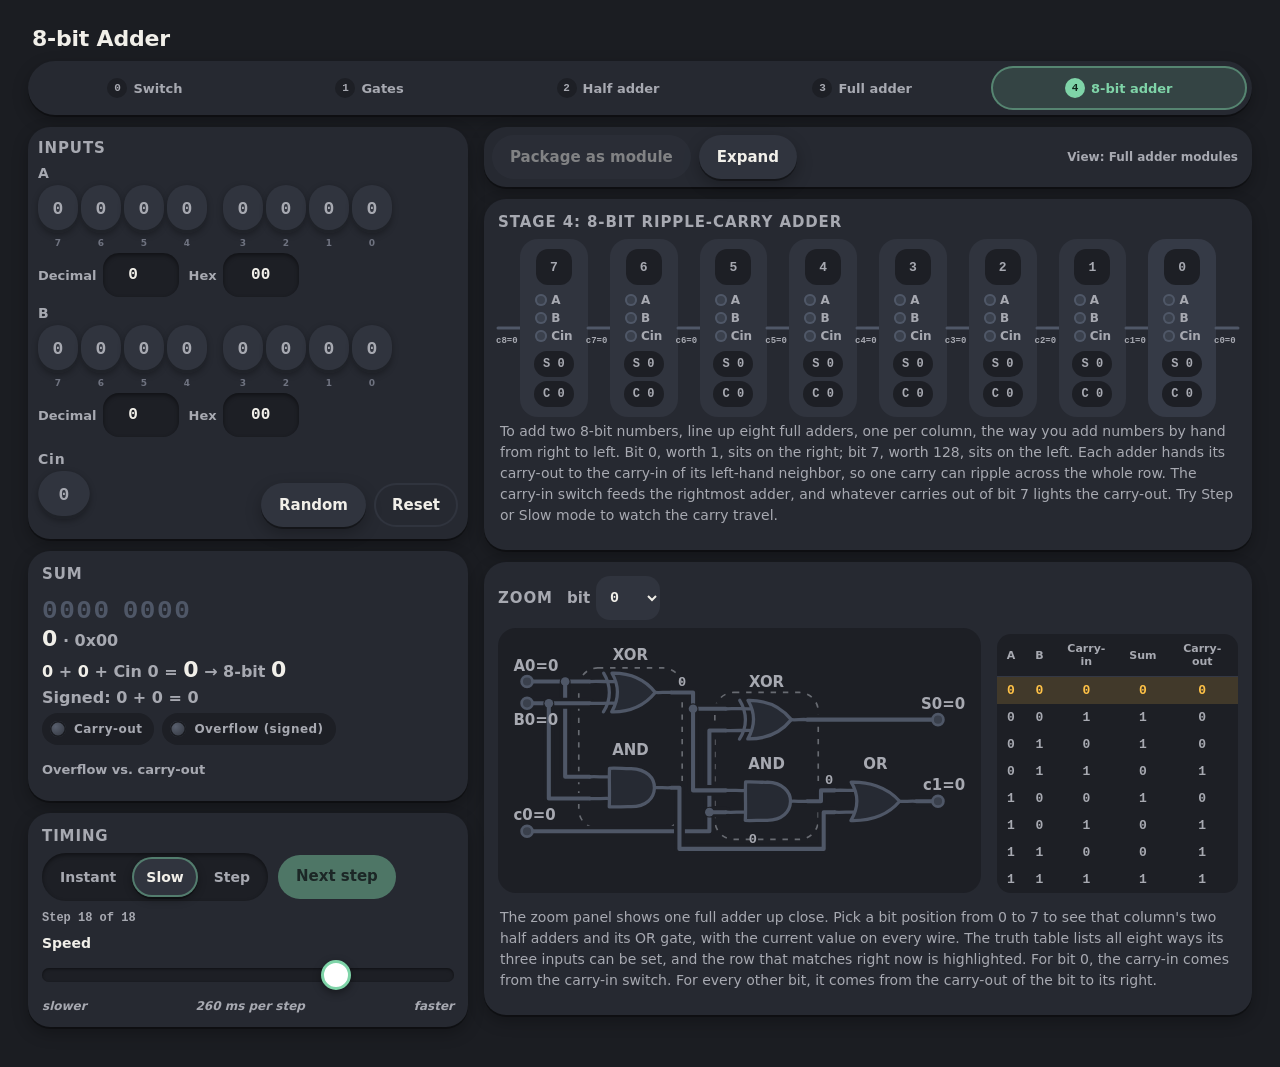
==== commit 51bc3f69: "Apply Joseph's updated tooltips, labels and docs" ====
--- a/index.html
+++ b/index.html
@@ -44,7 +44,7 @@
     <div id="sum" data-value=""><div class="bin" id="sumBin"></div><div class="dec" id="sumDH"></div></div>
     <div class="dec" id="decLine"></div>
     <div class="dec signed" id="signedLine">Signed: <span id="aSigned"></span> + <span id="bSigned"></span><span id="cinSigned"></span> = <span id="sumSigned"></span></div>
-    <div class="lights"><span class="light" id="cout" data-value="">Carry out</span><span class="light warn" id="overflow" data-value="">Overflow (signed)</span></div>
+    <div class="lights"><span class="light" id="cout" data-value="">Carry-out</span><span class="light warn" id="overflow" data-value="">Overflow (signed)</span></div>
     <details class="ovnote"><summary id="ovSummary">Overflow vs. carry-out</summary><div id="ovText"></div></details>
   </section>
   <section class="panel" id="timing" data-for="gates half full ripple">
--- a/design/style.css
+++ b/design/style.css
@@ -18,6 +18,8 @@
   --carry-1:#ffc247;
   --t:120ms;                   /* signal transition */
   --ripple-step:220ms;         /* per-bit ripple delay (slow mode can raise it) */
+  --side-w:384px;              /* desktop left column */
+  --coin:40px;                 /* desktop coin width (phone coins flex) */
 }
 *{box-sizing:border-box;-webkit-tap-highlight-color:transparent}
 html{-webkit-text-size-adjust:100%}
@@ -138,9 +140,22 @@
 /* ---------- desktop ---------- */
 @media (min-width:900px){
   body{padding:20px 28px 28px}
-  .top{display:grid;grid-template-columns:minmax(340px,400px) minmax(0,1fr);gap:16px;align-items:start}
-  .operand{grid-template-columns:28px 1fr;align-items:center;gap:8px}
-  .operand>.name{font-size:16px;text-align:center}
+  /* Left column: fixed 384px. The A/B label sits ABOVE the coins (same as phone) and the coins are a
+     fixed 40x48 with a 4+4 nibble split, so 8 coins + gaps = 354px fit without widening the column.
+     (Replaces app.css's minmax(410px,440px) override; see CHANGES-2.md.) */
+  .top{display:grid;grid-template-columns:var(--side-w) minmax(0,1fr);gap:16px;align-items:start}
+  .operand{grid-template-columns:1fr;gap:4px}
+  .operand>.name{font-size:14px}
+  .bits{gap:3px;justify-content:flex-start}
+  .bits .nib{flex:0 0 10px;width:10px}
+  .bit{flex:0 0 var(--coin);width:var(--coin);max-width:var(--coin);height:48px}
+  .bit::after{inset:-2px -2px}                           /* 44x52 hit area (gaps are 3px) */
+  .panel .operand>.nums{grid-column:1/-1}                /* neutralises app.css .operand .nums{grid-column:2} */
+  .panel .operand.single .bit{flex:0 0 52px;width:52px;max-width:52px}
+  /* gate-level 8-bit view (Ken's body.wide): stack, controls in a row of three on top */
+  body.wide .top{grid-template-columns:minmax(0,1fr)}
+  body.wide .side{display:grid;grid-template-columns:var(--side-w) minmax(0,1fr) minmax(0,1fr);gap:16px;align-items:stretch}
+  body.wide .side>.panel{margin:0}
   .chain.row{flex-direction:row;align-items:stretch;gap:0}   /* DOM order bit7..bit0, so bit 0 sits at the right */
   .chain.row .fa{grid-template-columns:1fr;justify-items:center;text-align:center;padding:10px 4px;gap:8px;flex:1 1 0;min-width:0}
   .chain.row .fa .out{flex-direction:column;gap:4px}
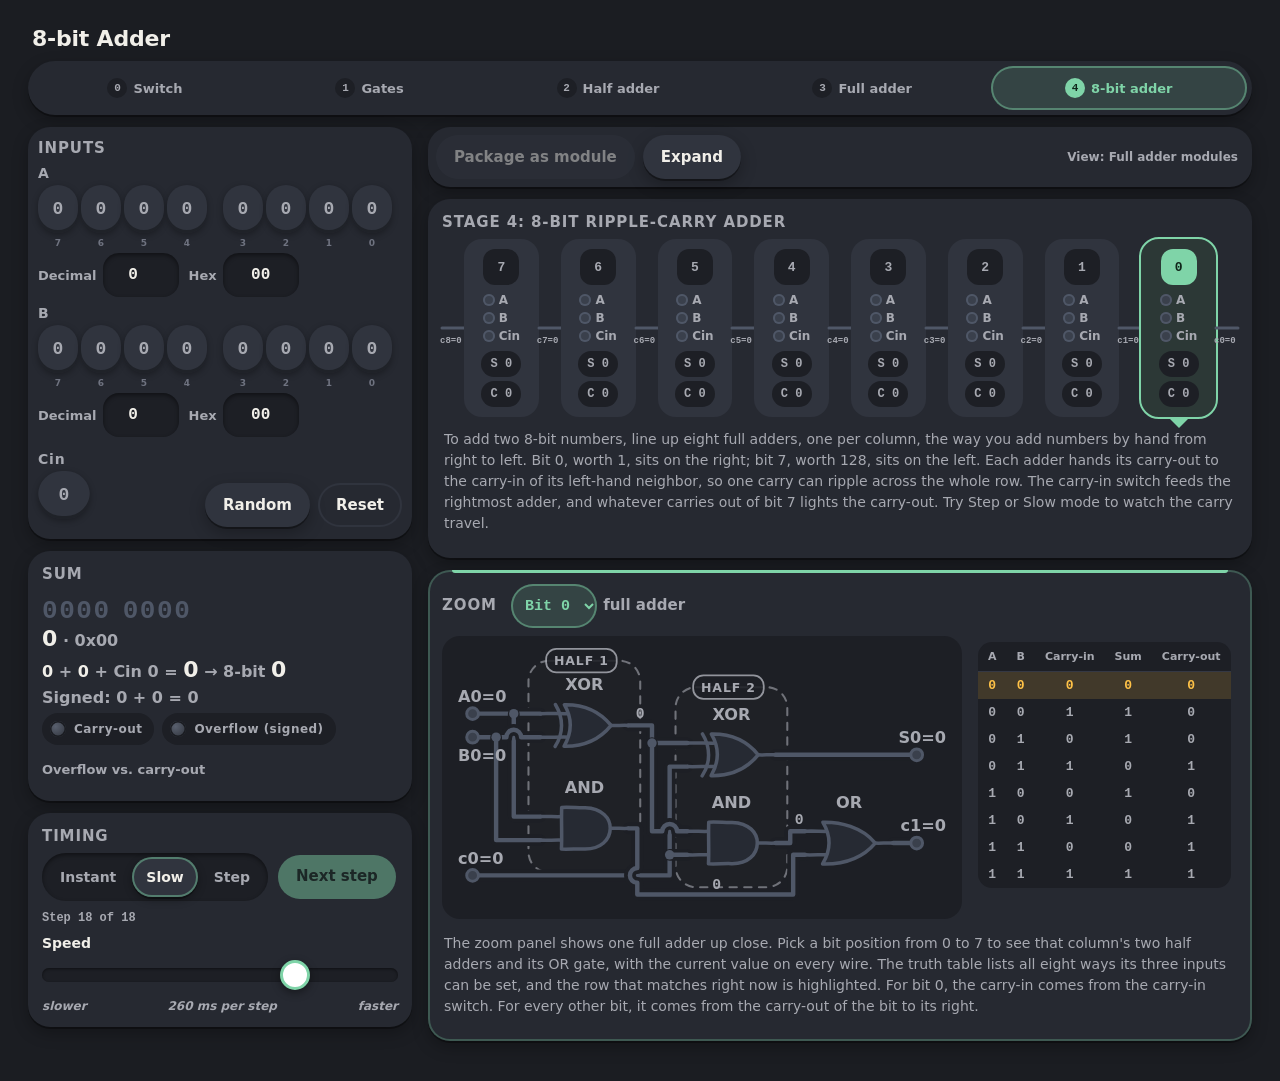
==== commit 9488dbcc: "Integrate Henri's second style pass: schematic frame, morph transitions, xor-relay part, .selected/a" ====
--- a/index.html
+++ b/index.html
@@ -85,7 +85,7 @@
     <h2 data-title="Stage 4">Stage 4</h2><div class="swap" id="draw-ripple"></div><div class="explain" data-sec="Stage 4"></div>
   </section>
   <section class="panel" id="zoompanel" data-for="ripple">
-    <h2>Zoom <label class="zoompick">bit <select id="zoom"><option value="7">7</option><option value="6">6</option><option value="5">5</option><option value="4">4</option><option value="3">3</option><option value="2">2</option><option value="1">1</option><option value="0">0</option></select></label></h2>
+    <h2>Zoom <label class="zoompick"><select id="zoom" aria-label="Bit to zoom"><option value="7">Bit 7</option><option value="6">Bit 6</option><option value="5">Bit 5</option><option value="4">Bit 4</option><option value="3">Bit 3</option><option value="2">Bit 2</option><option value="1">Bit 1</option><option value="0">Bit 0</option></select></label> <span class="muted" style="text-transform:none;letter-spacing:0">full adder</span></h2>
     <div class="detail-row"><div class="detail" id="draw-zoom"></div><div><div class="tt" id="tt-zoom"></div></div></div>
     <div class="explain" data-sec="Zoom"></div>
   </section>
@@ -93,6 +93,8 @@
 </div>
 <script src="design/gates/gates.js"></script>
 <script src="design/parts/parts.js"></script>
+<script src="design/wires.js"></script>
+<script src="design/transitions.js"></script>
 <script src="js/sim.js"></script>
 <script src="js/text.js"></script>
 <script src="js/draw.js"></script>
--- a/design/style.css
+++ b/design/style.css
@@ -68,6 +68,10 @@
 .bit:active{transform:translateY(2px) scale(.96);box-shadow:inset 0 -1px 0 rgba(0,0,0,.35)}
 .bit:focus-visible{outline:none;box-shadow:0 0 0 3px var(--ring)}
 .bits.labeled{padding-bottom:14px}
+/* a lone toggle (Cin, gate inputs): fixed 52px coin, left-aligned */
+.operand.single{grid-template-columns:auto;justify-items:start}
+.operand.single .bits{justify-content:flex-start}
+.operand.single .bit{flex:0 0 52px;width:52px;max-width:52px}
 
 /* ---------- buttons, slider, toggle (from mobile.css) ---------- */
 .btn{font:700 15px/1 var(--font);min-height:var(--tap);padding:0 18px;border:0;border-radius:var(--r);
@@ -104,7 +108,7 @@
 .flag.on::before{background:var(--wire-1);box-shadow:0 0 8px var(--glow-1)}
 
 /* ---------- full-adder cards + chain ---------- */
-.chain{display:flex;flex-direction:column;gap:0;position:relative}
+.chain{display:flex;flex-direction:column;gap:0;position:relative;margin-bottom:12px}
 .fa{display:grid;grid-template-columns:44px 1fr auto;align-items:center;gap:10px;background:var(--card2);border-radius:18px;
   padding:8px 12px 8px 8px;min-height:56px;position:relative;transition:box-shadow var(--t),background var(--t)}
 .fa .idx{width:36px;height:36px;border-radius:12px;background:var(--inset);display:grid;place-items:center;font:800 13px var(--mono);color:var(--muted)}
@@ -152,6 +156,7 @@
   .bit::after{inset:-2px -2px}                           /* 44x52 hit area (gaps are 3px) */
   .panel .operand>.nums{grid-column:1/-1}                /* neutralises app.css .operand .nums{grid-column:2} */
   .panel .operand.single .bit{flex:0 0 52px;width:52px;max-width:52px}
+  .panel .operand.single{grid-template-columns:auto}
   /* gate-level 8-bit view (Ken's body.wide): stack, controls in a row of three on top */
   body.wide .top{grid-template-columns:minmax(0,1fr)}
   body.wide .side{display:grid;grid-template-columns:var(--side-w) minmax(0,1fr) minmax(0,1fr);gap:16px;align-items:stretch}
@@ -293,3 +298,132 @@
   .part .lever{transition:none}
   .fa.pulse{animation:none}
 }
+
+/* =====================================================================================
+   Review 2 additions (see CHANGES-2.md)
+   ===================================================================================== */
+
+/* ---------- unknown / not yet computed (Slow + Step). Distinct from 0 (solid slate) and 1 (amber):
+   a faint DOTTED line, no glow. Ken's existing .x class is accepted as an alias. ---------- */
+.wire.unknown,.carry.unknown,.wire.x,.carry.x{stroke:var(--wire-0);stroke-dasharray:1.5 6.5;opacity:.5;filter:none;animation:none}
+.gate.unknown,.gate.x{color:var(--wire-0);opacity:.42;filter:none}
+.gate.unknown .body,.gate.x .body{fill:var(--inset)}
+.gate.unknown .lead,.gate.x .lead{stroke:var(--wire-0);stroke-dasharray:1.5 5}
+.pin.unknown,.pin.x{fill:var(--inset);stroke:var(--wire-0);stroke-dasharray:2 2.6;filter:none;opacity:.7}
+.part.unknown,.part.x{opacity:.45;filter:none}
+.lbl.unknown,.lbl.x,.val.unknown,.val.x,.clbl.unknown,.clbl.x{opacity:.5}
+.fa .dot.unknown,.fa .dot.x{background:transparent;box-shadow:none;outline:2px dotted var(--wire-0);outline-offset:-2px}
+.fa .s.unknown,.fa .co.unknown,.fa .s.x,.fa .co.x{opacity:.5;box-shadow:inset 0 0 0 1.5px var(--card2)}
+/* just settled this gate delay (optional, Slow/Step): a brief brighter stroke */
+.wire.fresh.on,.carry.fresh.on{stroke-width:4.5;filter:drop-shadow(0 0 6px var(--glow-1))}
+.wire.fresh:not(.on){stroke:#7c879b}
+
+/* ---------- groups: dashed boxes around the two half adders (SVG) ----------
+   <rect class="group" x y width height/> + optional tab: <rect class="group-tab" .../><text class="group-label">HALF ADDER 1</text>
+   or call WIRES.group(x,y,w,h,'Half adder 1') from design/wires.js. Add .on to tint it amber while its output is 1. */
+.group{fill:rgba(255,255,255,.015);stroke:var(--muted);stroke-width:1.4;stroke-dasharray:5 5;stroke-linecap:round;opacity:.6;rx:14px;ry:14px;transition:stroke var(--t),opacity var(--t)}
+.group.on{stroke:var(--wire-1);opacity:.5}
+.group-tab{fill:var(--inset);stroke:var(--muted);stroke-width:1.2;opacity:.85;rx:7px;ry:7px}
+.group-label{font:800 8.5px var(--font);fill:var(--muted);letter-spacing:.07em;text-transform:uppercase}
+.group-tab.on{stroke:var(--wire-1)} .group-label.on{fill:var(--wire-1)}
+
+/* ---------- wire crossings ----------
+   (a) gap: draw <path class="wire-gap" d="(crossing wire)"/> right before the crossing wire; it paints a
+       panel-coloured band so the wire underneath reads as passing BEHIND. Set --gap-bg if the panel isn't --inset.
+       (Ken's .halo under every wire is the same idea.) Junctions must keep a .jdot so they don't read as gaps.
+   (b) hop: WIRES.hop(...) in design/wires.js returns a path with a small semicircle bridge over each crossing. */
+.wire-gap{fill:none;stroke:var(--gap-bg,var(--inset));stroke-width:10;stroke-linecap:butt;stroke-linejoin:round}
+
+/* ---------- selected full-adder card <-> zoom panel ----------
+   Selected = theme GREEN (UI selection), never amber (amber means logic 1). Use .selected or aria-current="true";
+   Ken's current aria-expanded="true" on the zoomed card is also matched. */
+.fa.selected,.fa[aria-current=true],.chain .fa[aria-expanded=true]{background:#2c3836;outline:2px solid var(--accent);outline-offset:0}
+.fa.selected .idx,.fa[aria-current=true] .idx,.chain .fa[aria-expanded=true] .idx{background:var(--accent);color:var(--accent-ink)}
+.fa:focus-visible{outline:3px solid var(--ring);outline-offset:2px}
+.fa:hover:not(.selected):not([aria-current=true]):not([aria-expanded=true]){background:#353a46}
+/* phone: a small "in zoom" tag on the selected card (the zoom panel is further down the page) */
+.fa.selected::after,.fa[aria-current=true]::after,.chain .fa[aria-expanded=true]::after{content:"zoom \2193";position:absolute;top:-8px;right:14px;
+  height:16px;padding:0 7px;border-radius:var(--r);background:var(--accent);color:var(--accent-ink);font:800 9px/16px var(--font);letter-spacing:.04em;pointer-events:none}
+/* zoom panel: same green accent strip + ring, header pill "Bit 5" */
+#zoompanel,.zoom-panel{position:relative;box-shadow:var(--shadow),inset 0 0 0 2px rgba(127,212,168,.28)}
+#zoompanel::before,.zoom-panel::before{content:"";position:absolute;top:0;left:24px;right:24px;height:3px;border-radius:0 0 3px 3px;background:var(--accent)}
+.zoom-badge{display:inline-flex;align-items:center;gap:6px;height:28px;padding:0 12px;border-radius:var(--r);background:var(--accent);color:var(--accent-ink);
+  font:800 13px var(--font);letter-spacing:.02em;text-transform:none;vertical-align:middle}
+#zoompanel .zoompick,.zoom-panel .zoompick{color:var(--accent)}
+#zoompanel #zoom,.zoom-panel select{background:rgba(127,212,168,.16);color:var(--accent);box-shadow:inset 0 0 0 2px var(--ring);border-radius:var(--r);font-weight:800}
+@media (min-width:900px){
+  /* desktop: cards are columns; the tag becomes a notch under the card pointing at the zoom panel below */
+  .chain.row .fa.selected::after,.chain.row .fa[aria-current=true]::after,.chain.row .fa[aria-expanded=true]::after{content:"";top:auto;right:auto;
+    bottom:-11px;left:50%;width:0;height:0;padding:0;margin-left:-9px;border-radius:0;background:none;border:9px solid transparent;border-top-color:var(--accent);border-bottom:0}
+}
+
+/* ---------- 8-bit gate-level view: full-width schematic ----------
+   Markup (WIRES.schematic() builds it around Ken's existing svg; or write it directly):
+   <div class="schem">
+     <div class="schem-head"><h3 class="schem-title">8-bit adder <small>gate level</small></h3>
+       <div class="schem-map" aria-label="Jump to bit"><button data-bit="7">7</button>...<button data-bit="0">0</button></div>
+       <button class="btn schem-close" aria-label="Close gate view">Close</button></div>
+     <div class="schem-canvas"> <svg class="circ ripple-gates">...</svg> </div>
+     <div class="schem-legend">...</div>
+   </div> */
+.schem{background:var(--inset);border-radius:18px;margin:0 0 10px;overflow:hidden;box-shadow:inset 0 0 0 1px #2b2f38}
+.schem-head{display:flex;align-items:center;gap:10px 14px;flex-wrap:wrap;padding:6px 6px 6px 14px;border-bottom:1px solid #2b2f38;background:#21242b}
+.schem-title{margin:0;font:800 15px var(--font);color:var(--ink);letter-spacing:0;text-transform:none}
+.schem-title small{font-weight:700;font-size:12px;color:var(--muted);margin-left:6px}
+.schem-map{display:grid;grid-template-columns:repeat(4,26px);grid-auto-rows:20px;gap:3px 3px;margin-left:auto;padding:4px 6px;border-radius:10px;background:var(--inset)}
+.schem-map button{appearance:none;border:0;padding:0;border-radius:6px;background:var(--card2);color:var(--muted);font:800 10px var(--mono);cursor:pointer;position:relative;transition:background var(--t),color var(--t)}
+.schem-map button::after{content:"";position:absolute;inset:-6px -2px}            /* bigger hit area */
+.schem-map button.vis{background:#414857;color:var(--ink)}
+.schem-map button.on{box-shadow:inset 0 -3px 0 var(--wire-1)}                    /* sum bit is 1 */
+.schem-map button:hover,.schem-map button:focus-visible{outline:none;background:var(--accent);color:var(--accent-ink)}
+.schem-close{min-height:var(--tap);padding:0 16px 0 12px;display:inline-flex;align-items:center;gap:6px}
+.schem-close::before{content:"\00d7";font-size:20px;line-height:1;margin-top:-2px}
+.schem-canvas{overflow-x:auto;overscroll-behavior-x:contain;-webkit-overflow-scrolling:touch;padding:12px 10px;scroll-behavior:smooth}
+.schem-canvas>svg{display:block;width:100%;height:auto;min-width:var(--schem-min,1080px)}
+.schem-legend{display:flex;flex-wrap:wrap;gap:6px 16px;padding:8px 14px 10px;border-top:1px solid #2b2f38;font:700 11px var(--font);color:var(--muted)}
+.schem-legend i{display:inline-block;width:22px;height:0;border-top:3px solid var(--wire-0);vertical-align:middle;margin-right:6px;border-radius:2px}
+.schem-legend i.l1{border-color:var(--wire-1);box-shadow:0 0 6px var(--glow-1)}
+.schem-legend i.lx{border-top-style:dotted;opacity:.6}
+.schem-legend i.lc{border-top-width:5px;border-color:var(--wire-1)}
+.schem-hint{font:700 11px var(--font);color:var(--muted)}
+@media (max-width:899px){
+  .schem-title{flex:1 1 100%}
+  .schem-hint{flex:1 1 auto}
+  .schem-canvas{mask-image:linear-gradient(90deg,transparent,#000 16px,#000 calc(100% - 16px),transparent)}
+  .schem-head{padding-left:12px}
+}
+@media (min-width:900px){
+  .schem-canvas>svg{min-width:0}
+  .schem-hint{display:none}
+}
+/* inside the schematic svg */
+.ripple-gates .cell-bg{fill:#22252d;stroke:#2c313b;stroke-width:1.5;rx:18px;ry:18px;transition:fill .3s,stroke .3s}
+.ripple-gates .cell-bg.flash{animation:cellflash .9s ease-out}
+@keyframes cellflash{0%{fill:#2c3836;stroke:var(--accent)}100%{fill:#22252d;stroke:#2c313b}}
+.ripple-gates .row-bg{fill:none}
+.ripple-gates .bitl{font:800 17px var(--font);fill:var(--ink);letter-spacing:.02em}
+/* the carry chain is the spine: thicker, brighter at 1, slightly lighter slate at 0 */
+.ripple-gates .carry{stroke-width:5}
+.ripple-gates .halo:has(+ .carry){stroke-width:11}
+.ripple-gates .carry:not(.on):not(.x):not(.unknown){stroke:#5e6678}
+.ripple-gates .carry.on{filter:drop-shadow(0 0 5px var(--glow-1))}
+
+/* ---------- FLIP morph helpers (design/transitions.js) ---------- */
+.morph-ghost{position:absolute;margin:0;pointer-events:none;z-index:50;transform-origin:0 0;will-change:transform,opacity}
+.morphing{overflow:clip!important;overflow-clip-margin:14px}   /* while its height animates, new content doesn't spill over the text below */
+
+@media (prefers-reduced-motion:reduce){
+  .schem-canvas{scroll-behavior:auto}
+  .ripple-gates .cell-bg.flash{animation:none;stroke:var(--accent)}
+  .wire.fresh.on,.carry.fresh.on{filter:none}
+}
+
+/* stage-1 XOR part is drawn at 548 units wide; bigger text so it stays legible when scaled to a phone */
+.detail svg:has(> .part-xor-relay){max-height:470px}   /* tall drawing: let it grow past the 320px detail cap */
+.part-xor-relay .lbl{font-size:16px}
+.part-xor-relay .group-label{font-size:12px}
+.part-xor-relay .group{stroke-width:1.8}
+
+/* ---------- junction dots + ground stubs (kit versions of Ken's app.css rules) ---------- */
+.jdot{fill:var(--wire-0);transition:fill var(--t)} .jdot.on{fill:var(--wire-1)} .jdot.x,.jdot.unknown{opacity:.5}
+.wire.gnd{stroke:var(--wire-0);filter:none}
--- a/css/app.css
+++ b/css/app.css
@@ -1,27 +1,18 @@
 /* App glue for the 8-bit adder. Henri's design/style.css is the look; this file only adds layout
    for this page's DOM and the states his kit doesn't cover (unknown wires, halos, tables, inputs). */
 [hidden]{display:none!important}
+/* while transitions.js ghosts fly to off-screen gate cells (phone), don't let them widen the page */
+body:has(.morph-ghost){overflow-x:clip}
 h2 .muted{text-transform:none;letter-spacing:0}
 
 /* ---- layout ---- */
 .side,.main{min-width:0}
 .main>.panel,.side>.panel{min-width:0}
-@media (min-width:900px){
-  /* wider left column so the 8 bit coins stay >= 40px wide */
-  .top{grid-template-columns:minmax(410px,440px) minmax(0,1fr)}
-  /* 8-bit gate view: controls in a row on top, schematic full width */
-  body.wide .top{grid-template-columns:minmax(0,1fr)}
-  body.wide .side{display:grid;grid-template-columns:minmax(410px,440px) minmax(0,1fr) minmax(0,1fr);gap:16px;align-items:start}
-}
 
 /* ---- inputs ---- */
 #inputs{padding:12px 10px}
 .pair{display:flex;gap:18px;flex-wrap:wrap;margin-top:8px}
-.operand.single{grid-template-columns:auto!important;justify-items:start}
-.operand.single .bits{justify-content:flex-start}
-.operand.single .bit{flex:0 0 52px;min-width:52px}
 .nums{display:flex;gap:10px;flex-wrap:wrap;margin-top:2px}
-@media (min-width:900px){.operand .nums{grid-column:2}}
 .nums label{display:inline-flex;align-items:center;gap:6px;font:700 13px var(--font);color:var(--muted)}
 .nums input{font:700 16px var(--mono);width:76px;min-height:var(--tap);padding:0 10px;text-align:center;color:var(--ink);
   background:var(--inset);border:0;border-radius:16px;box-shadow:inset 0 2px 4px rgba(0,0,0,.45)}
@@ -35,7 +26,7 @@
 #sumBin{font:800 26px/1.1 var(--mono);letter-spacing:.06em;display:flex;gap:12px}
 #sumBin b{color:var(--wire-1)} #sumBin i{font-style:normal;color:var(--wire-0)} #sumBin i.u{color:var(--muted);opacity:.6}
 .signed{font-size:14px}
-.light.x{opacity:.55}
+.light.unknown{opacity:.55}
 .ovnote{margin-top:4px;color:var(--muted);font-size:13px;line-height:1.45}
 .ovnote summary{cursor:pointer;font-weight:800;min-height:32px;display:flex;align-items:center}
 .ovnote p{margin:4px 0 0}
@@ -57,28 +48,13 @@
 #draw-half svg.circ{max-width:520px}
 #draw-full svg.circ,#draw-zoom svg.circ{max-width:600px}
 .halo{fill:none;stroke:var(--inset);stroke-width:8;stroke-linecap:round;stroke-linejoin:round}
-.wire.gnd{stroke:var(--wire-0)}
-.jdot{fill:var(--wire-0);transition:fill var(--t)} .jdot.on{fill:var(--wire-1)}
 .val{font:800 10px var(--mono);fill:var(--muted)} .val.on{fill:var(--wire-1)}
 .bitl{font:800 13px var(--font);fill:var(--muted)}
-.habox{fill:none;stroke:var(--muted);stroke-width:1.2;stroke-dasharray:4 5;opacity:.55}
-.hal{font:700 8px var(--font);fill:var(--muted);opacity:.8}
 .hablock{fill:var(--card2);stroke:var(--wire-0);stroke-width:2}
 .hbl{font:800 10px var(--font);fill:var(--ink)}
-/* unknown (not settled yet) in Slow / Step mode */
-.wire.x,.carry.x{stroke-dasharray:1 7;opacity:.55;filter:none}
-.gate.x{opacity:.4;filter:none}
-.pin.x,.jdot.x,.lbl.x,.val.x{opacity:.5}
-.dot.x,.s.x,.co.x,.clbl.x{opacity:.45}
-/* just settled this gate delay */
-.wire.fresh.on{stroke-width:4.5;filter:drop-shadow(0 0 6px var(--glow-1))}
-.wire.fresh:not(.on){stroke:#7c879b}
 .swhit{cursor:pointer;outline:none}
 .swhit:focus-visible rect{stroke:var(--ring);stroke-width:3}
 .ripple-gates .wire{stroke-width:3.4}
-.scrollx{overflow-x:auto;overscroll-behavior-x:contain;-webkit-overflow-scrolling:touch}
-.scrollx svg.ripple-gates{min-width:1100px}
-@media (min-width:900px){.scrollx svg.ripple-gates{min-width:0}}
 .fa{cursor:pointer}
 
 /* stage 1: three stacked levels (grid stacking keeps the height steady) */
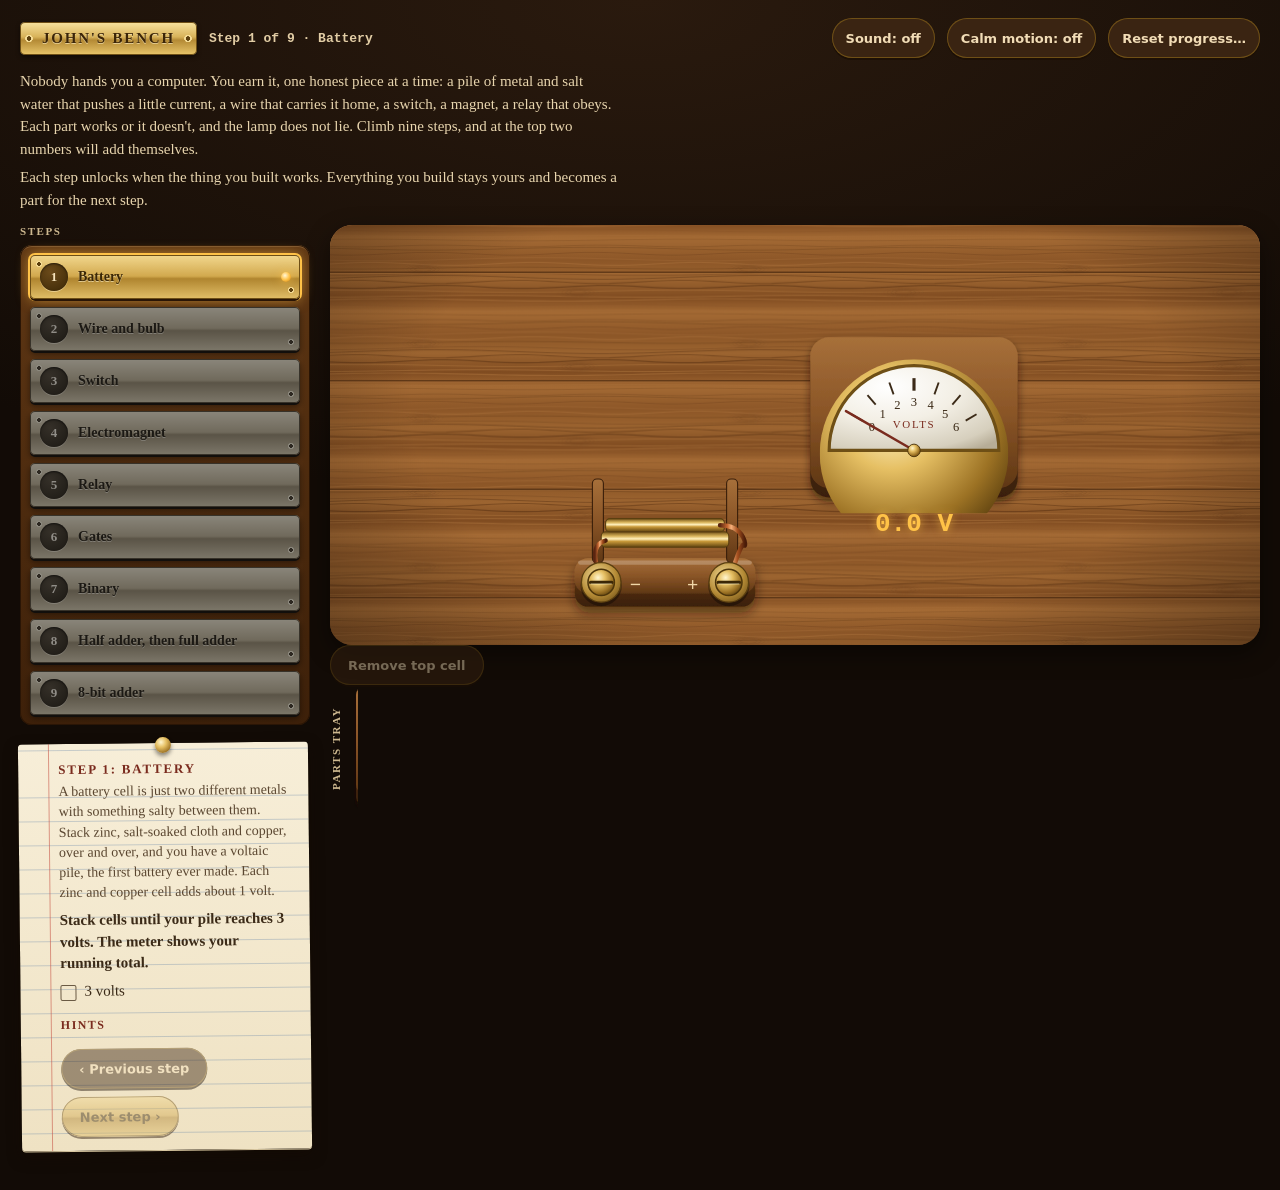
==== commit 0fd89e6c: "Rebuild as a 9-step workbench ladder (battery to 8-bit adder) index.html is now the earn-to-unlock l" ====
--- a/index.html
+++ b/index.html
@@ -3,102 +3,26 @@
 <head>
 <meta charset="utf-8">
 <meta name="viewport" content="width=device-width,initial-scale=1">
-<title>8-bit Adder</title>
+<title>John's Bench: build an 8-bit adder</title>
 <link rel="icon" href="data:,">
-<!-- Visual style: Henri Matisse (design/style.css). css/app.css = layout glue + states his kit doesn't cover. -->
+<!-- Style: Henri (design/style.css + design/bench/bench.css). css/ladder.css = layout glue for the ladder. -->
 <link rel="stylesheet" href="design/style.css">
-<link rel="stylesheet" href="css/app.css">
+<link rel="stylesheet" href="design/bench/bench.css">
+<link rel="stylesheet" href="css/ladder.css">
 </head>
-<body>
-<h1>8-bit Adder</h1>
-<nav class="tabs" role="tablist" aria-label="Stages">
-  <button class="tab" role="tab" id="tab-switch" data-stage="switch" aria-controls="stage-switch" aria-selected="false"><span class="n">0</span>Switch</button>
-  <button class="tab" role="tab" id="tab-gates" data-stage="gates" aria-controls="stage-gates" aria-selected="false"><span class="n">1</span>Gates</button>
-  <button class="tab" role="tab" id="tab-half" data-stage="half" aria-controls="stage-half" aria-selected="false"><span class="n">2</span>Half adder</button>
-  <button class="tab" role="tab" id="tab-full" data-stage="full" aria-controls="stage-full" aria-selected="false"><span class="n">3</span>Full adder</button>
-  <button class="tab" role="tab" id="tab-ripple" data-stage="ripple" aria-controls="stage-ripple" aria-selected="true"><span class="n">4</span>8-bit adder</button>
-</nav>
-<div class="top">
-<div class="side">
-  <section class="panel" id="inputs" data-for="gates half full ripple">
-    <div data-for="gates">
-      <h2>Gate</h2>
-      <div class="seg" id="gatePick" role="radiogroup" aria-label="Gate">
-        <button role="radio" data-gate="AND" aria-checked="true">AND</button><button role="radio" data-gate="OR" aria-checked="false">OR</button><button role="radio" data-gate="NOT" aria-checked="false">NOT</button><button role="radio" data-gate="XOR" aria-checked="false">XOR</button>
-      </div>
-      <div class="pair"><div class="operand single"><div class="name">A</div><div class="bits"><button class="bit" id="gateA" aria-pressed="false" aria-label="A">0</button></div></div><div class="operand single"><div class="name">B</div><div class="bits"><button class="bit" id="gateB" aria-pressed="false" aria-label="B">0</button></div></div></div>
-    </div>
-    <div data-for="half"><h2>Inputs</h2><div class="pair"><div class="operand single"><div class="name">A</div><div class="bits"><button class="bit" id="haA" aria-pressed="false" aria-label="A">0</button></div></div><div class="operand single"><div class="name">B</div><div class="bits"><button class="bit" id="haB" aria-pressed="false" aria-label="B">0</button></div></div></div></div>
-    <div data-for="full"><h2>Inputs</h2><div class="pair"><div class="operand single"><div class="name">A</div><div class="bits"><button class="bit" id="faA" aria-pressed="false" aria-label="A">0</button></div></div><div class="operand single"><div class="name">B</div><div class="bits"><button class="bit" id="faB" aria-pressed="false" aria-label="B">0</button></div></div><div class="operand single"><div class="name">Cin</div><div class="bits"><button class="bit" id="faC" aria-pressed="false" aria-label="Cin">0</button></div></div></div></div>
-    <div data-for="ripple">
-      <h2>Inputs</h2>
-      <div class="operand"><div class="name">A</div><div class="bits labeled"><button class="bit" id="a7" aria-pressed="false" aria-label="A bit 7">0<span class="idx">7</span></button><button class="bit" id="a6" aria-pressed="false" aria-label="A bit 6">0<span class="idx">6</span></button><button class="bit" id="a5" aria-pressed="false" aria-label="A bit 5">0<span class="idx">5</span></button><button class="bit" id="a4" aria-pressed="false" aria-label="A bit 4">0<span class="idx">4</span></button><span class="nib"></span><button class="bit" id="a3" aria-pressed="false" aria-label="A bit 3">0<span class="idx">3</span></button><button class="bit" id="a2" aria-pressed="false" aria-label="A bit 2">0<span class="idx">2</span></button><button class="bit" id="a1" aria-pressed="false" aria-label="A bit 1">0<span class="idx">1</span></button><button class="bit" id="a0" aria-pressed="false" aria-label="A bit 0">0<span class="idx">0</span></button></div>
-        <div class="nums"><label>Decimal <input type="number" id="aDec" min="0" max="255" step="1" inputmode="numeric" value="0"></label><label>Hex <input type="text" id="aHex" maxlength="2" autocomplete="off" spellcheck="false" value="00"></label></div></div>
-      <div class="operand"><div class="name">B</div><div class="bits labeled"><button class="bit" id="b7" aria-pressed="false" aria-label="B bit 7">0<span class="idx">7</span></button><button class="bit" id="b6" aria-pressed="false" aria-label="B bit 6">0<span class="idx">6</span></button><button class="bit" id="b5" aria-pressed="false" aria-label="B bit 5">0<span class="idx">5</span></button><button class="bit" id="b4" aria-pressed="false" aria-label="B bit 4">0<span class="idx">4</span></button><span class="nib"></span><button class="bit" id="b3" aria-pressed="false" aria-label="B bit 3">0<span class="idx">3</span></button><button class="bit" id="b2" aria-pressed="false" aria-label="B bit 2">0<span class="idx">2</span></button><button class="bit" id="b1" aria-pressed="false" aria-label="B bit 1">0<span class="idx">1</span></button><button class="bit" id="b0" aria-pressed="false" aria-label="B bit 0">0<span class="idx">0</span></button></div>
-        <div class="nums"><label>Decimal <input type="number" id="bDec" min="0" max="255" step="1" inputmode="numeric" value="0"></label><label>Hex <input type="text" id="bHex" maxlength="2" autocomplete="off" spellcheck="false" value="00"></label></div></div>
-      <div class="cinrow"><div class="operand single"><div class="name">Cin</div><div class="bits"><button class="bit" id="cin" aria-pressed="false" aria-label="Cin">0</button></div></div><div class="controls"><button class="btn" id="random">Random</button><button class="btn ghost" id="reset">Reset</button></div></div>
-    </div>
-  </section>
-  <section class="panel result" data-for="ripple">
-    <h2>Sum</h2>
-    <div id="sum" data-value=""><div class="bin" id="sumBin"></div><div class="dec" id="sumDH"></div></div>
-    <div class="dec" id="decLine"></div>
-    <div class="dec signed" id="signedLine">Signed: <span id="aSigned"></span> + <span id="bSigned"></span><span id="cinSigned"></span> = <span id="sumSigned"></span></div>
-    <div class="lights"><span class="light" id="cout" data-value="">Carry-out</span><span class="light warn" id="overflow" data-value="">Overflow (signed)</span></div>
-    <details class="ovnote"><summary id="ovSummary">Overflow vs. carry-out</summary><div id="ovText"></div></details>
-  </section>
-  <section class="panel" id="timing" data-for="gates half full ripple">
-    <h2>Timing</h2>
-    <div class="controls">
-      <div class="seg" id="mode" role="radiogroup" aria-label="Mode">
-        <button role="radio" data-mode="instant" aria-checked="false">Instant</button><button role="radio" data-mode="slow" aria-checked="false">Slow</button><button role="radio" data-mode="step" aria-checked="false">Step</button>
-      </div>
-      <button class="btn primary next" id="step" disabled>Next step</button>
-      <span class="stepinfo" id="stepInfo" aria-live="polite"></span>
-      <label class="speed">Speed<input type="range" id="speed" min="60" max="800" step="20" value="600" aria-label="Speed"><span><i>slower</i><i id="speedVal"></i><i>faster</i></span></label>
-    </div>
-  </section>
-</div>
-<div class="main">
-  <div class="panel modbar" id="modbar" data-for="gates half full ripple">
-    <button class="btn" id="symbolToggle" aria-pressed="false" data-for="gates">Show symbol</button>
-    <button class="btn" id="package">Package as module</button>
-    <button class="btn" id="expand">Expand</button>
-    <span class="muted depth" id="depthInfo"></span>
-  </div>
-  <!-- Stage panels. Paragraphs/tables come verbatim from docs/page-text.md (Joseph) via js/text.js. -->
-  <section class="panel stage" id="stage-switch" role="tabpanel" aria-labelledby="tab-switch" data-for="switch">
-    <h2 data-title="Stage 0">Stage 0</h2><div class="detail" id="draw-switch"></div><div class="explain" data-sec="Stage 0"></div><div class="tt" id="tt-switch"></div>
-  </section>
-  <section class="panel stage" id="stage-gates" role="tabpanel" aria-labelledby="tab-gates" data-for="gates">
-    <h2 data-title="Stage 1">Stage 1</h2>
-    <div class="detail"><div class="lvstage" id="lvstage"><div class="lv-layer" id="lv-circuit"></div><div class="lv-layer" id="lv-gate"></div><div class="lv-layer" id="lv-module"></div></div></div>
-    <div class="explain" data-sec="Stage 1"></div><div class="tt" id="tt-gates"></div><div class="explain" data-sec="Modules"></div>
-  </section>
-  <section class="panel stage" id="stage-half" role="tabpanel" aria-labelledby="tab-half" data-for="half">
-    <h2 data-title="Stage 2">Stage 2</h2><div class="detail swap" id="draw-half"></div><div class="explain" data-sec="Stage 2"></div><div class="tt" id="tt-half"></div>
-  </section>
-  <section class="panel stage" id="stage-full" role="tabpanel" aria-labelledby="tab-full" data-for="full">
-    <h2 data-title="Stage 3">Stage 3</h2><div class="detail swap" id="draw-full"></div><div class="explain" data-sec="Stage 3"></div><div class="tt" id="tt-full"></div>
-  </section>
-  <section class="panel stage" id="stage-ripple" role="tabpanel" aria-labelledby="tab-ripple" data-for="ripple">
-    <h2 data-title="Stage 4">Stage 4</h2><div class="swap" id="draw-ripple"></div><div class="explain" data-sec="Stage 4"></div>
-  </section>
-  <section class="panel" id="zoompanel" data-for="ripple">
-    <h2>Zoom <label class="zoompick"><select id="zoom" aria-label="Bit to zoom"><option value="7">Bit 7</option><option value="6">Bit 6</option><option value="5">Bit 5</option><option value="4">Bit 4</option><option value="3">Bit 3</option><option value="2">Bit 2</option><option value="1">Bit 1</option><option value="0">Bit 0</option></select></label> <span class="muted" style="text-transform:none;letter-spacing:0">full adder</span></h2>
-    <div class="detail-row"><div class="detail" id="draw-zoom"></div><div><div class="tt" id="tt-zoom"></div></div></div>
-    <div class="explain" data-sec="Zoom"></div>
-  </section>
-</div>
-</div>
+<body class="ladder-page">
+<div id="ladder-app" class="wrap"></div>
+<noscript>This workbench needs JavaScript.</noscript>
 <script src="design/gates/gates.js"></script>
-<script src="design/parts/parts.js"></script>
-<script src="design/wires.js"></script>
-<script src="design/transitions.js"></script>
+<script src="design/bench/bench-art.js"></script>
+<script src="design/bench/bench.js"></script>
 <script src="js/sim.js"></script>
-<script src="js/text.js"></script>
-<script src="js/draw.js"></script>
-<script src="js/levels.js"></script>
-<script src="js/app.js"></script>
+<script src="js/ladder/circuit.js"></script>
+<script src="js/ladder/text.js"></script>
+<script src="js/ladder/art.js"></script>
+<script src="js/ladder/bench.js"></script>
+<script src="js/ladder/app.js"></script>
+<!-- Michael's sounds: off by default, the Sound button turns them on -->
+<script src="design/sounds/sfx.js"></script>
 </body>
 </html>
--- a/design/bench/bench.css
+++ b/design/bench/bench.css
@@ -0,0 +1,220 @@
+/* design/bench/bench.css — the early-20th-century workbench theme.
+   Load AFTER design/style.css. Art: bench-art.js (window.BENCH_ART), helpers: bench.js (window.BENCH).
+   Signal colours stay the kit's: slate = 0, amber = 1 (var(--wire-0) / var(--wire-1) / var(--glow-1)).
+   Every animated property has a reduced-motion version at the bottom. */
+@property --heat{syntax:'<number>';inherits:true;initial-value:0}
+:root{
+  --bn-amber:var(--wire-1,#ffc247); --bn-glow:var(--glow-1,rgba(255,194,71,.65)); --bn-slate:var(--wire-0,#4f5767);
+  --bn-ink:#2a1708; --bn-paper:#f1e6cc; --bn-paper-ink:#3b2a17; --bn-engrave:#3b2706;
+  --bn-wood-1:#a46a34; --bn-wood-2:#8c5627; --bn-wood-3:#6e4019;
+  --bn-heat-ms:700ms; --bn-swing-ms:360ms;
+  --bn-serif:"Iowan Old Style","Palatino Linotype",Palatino,Georgia,"Times New Roman",serif;
+}
+.bn{overflow:visible;display:block}
+.bn text{user-select:none}
+
+/* ===== bench scene ===== */
+.bn-scene{position:relative;border-radius:22px;overflow:hidden;isolation:isolate;min-height:320px;
+  background:
+    radial-gradient(120% 90% at 50% 40%,transparent 55%,rgba(0,0,0,.45)),
+    repeating-linear-gradient(0deg,transparent 0 139px,rgba(40,20,6,.55) 139px 141px,rgba(200,140,80,.25) 141px 142px),
+    repeating-linear-gradient(90deg,rgba(255,255,255,0) 0 3px,rgba(90,50,16,.06) 3px 4px),
+    linear-gradient(180deg,var(--bn-wood-1),var(--bn-wood-2) 40%,#9a6230 70%,var(--bn-wood-3));
+  box-shadow:inset 0 2px 0 rgba(255,220,170,.25),inset 0 -3px 0 rgba(0,0,0,.35),0 8px 24px rgba(0,0,0,.45)}
+.bn-scene>.bn-benchtop{position:absolute;inset:0;z-index:-1}            /* SVG wood grain (BENCH.benchTop()) over the CSS fallback */
+.bn-scene .bn-part{position:absolute;cursor:grab;touch-action:none;filter:drop-shadow(0 6px 6px rgba(25,12,3,.45))}
+.bn-scene .bn-part:active,.bn-scene .bn-part.dragging{cursor:grabbing;filter:drop-shadow(0 14px 12px rgba(25,12,3,.5));transform:translateY(-3px) rotate(-1deg)}
+.bn-scene .bn-part:focus-visible{outline:3px solid var(--ring,rgba(127,212,168,.6));outline-offset:4px;border-radius:12px}
+.bn-scene .bn-wires{position:absolute;inset:0;width:100%;height:100%;pointer-events:none;overflow:visible}
+.bn-scene .bn-drop{position:absolute;border:2px dashed rgba(255,236,200,.45);border-radius:14px;background:rgba(255,236,200,.06)}
+.bn-scene .bn-drop.hot{border-color:var(--bn-amber);background:rgba(255,194,71,.10)}
+
+/* parts tray (drawer) */
+.bn-trayslot{display:grid;place-items:center}
+.bn-tray-wrap{position:relative}
+
+/* ===== carbon lamp: --heat 0..1 ===== */
+.bn-lamp{--heat:0;transition:--heat var(--bn-heat-ms) cubic-bezier(.35,0,.25,1)}
+.bn-lamp.on{--heat:1}
+.bn-lamp .halo{opacity:var(--heat);transform-box:fill-box;transform-origin:center;transform:scale(calc(.6 + var(--heat)*.4))}
+.bn-lamp .warm{opacity:calc(var(--heat)*.26)}
+.bn-lamp .fil-hot{opacity:min(1,calc(var(--heat)*2.4))}
+.bn-lamp .fil-white{opacity:max(0,calc((var(--heat) - .55)*2.3))}
+.bn-lamp .filament{filter:drop-shadow(0 0 calc(var(--heat)*3px) rgba(255,170,60,calc(var(--heat))))}
+
+/* ===== knife switch ===== */
+.bn-knife .blade{transform:rotate(-38deg);transition:transform var(--bn-swing-ms) cubic-bezier(.55,0,.8,.3)}
+.bn-knife.closed .blade,.bn-knife[aria-checked=true] .blade{transform:none}
+.bn-knife.closed:not(.on) .blade rect:first-child{filter:none}
+.bn-knife.on .blade>rect:first-child{filter:drop-shadow(0 0 3px var(--bn-glow))}
+
+/* ===== sparks (hidden until BENCH.spark plays one) ===== */
+.bn-spark{opacity:0;pointer-events:none}
+
+/* ===== nail electromagnet + iron piece ===== */
+.bn-magnet .iron{transition:transform 240ms cubic-bezier(.3,1.7,.55,1)}
+.bn-magnet.on .iron{transform:translateX(-12px)}
+.bn-magnet .field{opacity:0;transition:opacity 200ms}
+.bn-magnet.on .field{opacity:1}
+.bn-magnet.on .coil{filter:drop-shadow(0 0 4px var(--bn-glow))}
+
+/* ===== armature relay ===== */
+.bn-relay .armature{transition:transform 150ms cubic-bezier(.3,1.6,.5,1)}
+.bn-relay.energized .armature{transform:rotate(-6.5deg)}
+.bn-relay .spring{transform-box:view-box;transform-origin:118px 80px;transition:transform 150ms cubic-bezier(.3,1.6,.5,1)}
+.bn-relay.energized .spring{transform:scaleY(1.05)}
+.bn-relay.energized .coil{filter:drop-shadow(0 0 4px var(--bn-glow))}
+
+/* ===== binding screws / terminals ===== */
+.bn-screw .slot{transition:transform 450ms cubic-bezier(.2,.8,.2,1)}
+.bn-screw.tight .slot{transform:rotate(270deg)}
+.bn-screw .pin-ring{stroke:transparent;stroke-width:1.6;transition:stroke var(--t,120ms),filter var(--t,120ms)}
+.bn-screw.on .pin-ring{stroke:var(--bn-amber);filter:drop-shadow(0 0 3px var(--bn-glow))}
+.bn-screw.unknown .pin-ring,.bn-screw.x .pin-ring{stroke:var(--bn-slate);stroke-dasharray:1.5 2.5;opacity:.8}
+.bn-screw.hover .pin-ring,.bn-screw.target .pin-ring{stroke:#fff4d0;stroke-dasharray:2 2}
+
+/* ===== cloth-covered wire (BENCH.wire) =====
+   layers: .cw-out (dark edge) .cw-base (cloth colour) .cw-b1/.cw-b2 (braid dashes) .cw-sheen, then signal overlays
+   .cw-sig (amber glow when .on) and .cw-flow (moving amber current when .on.flow). */
+.cw{--cw:#6b3b22;--cw-hi:#b07a52;--cw-lo:#3d1e0e}
+.cw.red{--cw:#7d2a22;--cw-hi:#c46a58;--cw-lo:#45130e}
+.cw.green{--cw:#3f5a34;--cw-hi:#86a072;--cw-lo:#1f3019}
+.cw.black{--cw:#2b2622;--cw-hi:#6a615a;--cw-lo:#120f0d}
+.cw.cream{--cw:#b9a37c;--cw-hi:#efe0c0;--cw-lo:#6f5c3c}
+.cw path{fill:none;stroke-linecap:round;stroke-linejoin:round}
+.cw .cw-out{stroke:#160c05;stroke-width:6.4;opacity:.9}
+.cw .cw-base{stroke:var(--cw);stroke-width:4.8}
+.cw .cw-b1{stroke:var(--cw-hi);stroke-width:4;stroke-dasharray:1.3 2.1;stroke-linecap:butt;opacity:.7}
+.cw .cw-b2{stroke:var(--cw-lo);stroke-width:4;stroke-dasharray:1.3 2.1;stroke-dashoffset:1.7;stroke-linecap:butt;opacity:.65}
+.cw .cw-sheen{stroke:#fff;stroke-width:1;opacity:.14}
+.cw .cw-sig{stroke:var(--bn-amber);stroke-width:2.2;opacity:0;transition:opacity var(--t,120ms),filter var(--t,120ms)}
+.cw .cw-flow{stroke:#fff3c8;stroke-width:1.6;stroke-dasharray:3 11;opacity:0}
+.cw.on .cw-sig{opacity:.9;filter:drop-shadow(0 0 4px var(--bn-glow))}
+.cw.on.flow .cw-flow{opacity:.95;animation:cwflow 600ms linear infinite}
+.cw.unknown .cw-sig,.cw.x .cw-sig{opacity:.75;stroke:#c9c0b0;stroke-width:1.4;stroke-dasharray:1 5}
+.cw .cw-tip{fill:url(#bn-copper);stroke:#4f200c;stroke-width:.5}
+@keyframes cwflow{to{stroke-dashoffset:-28}}
+
+/* ===== steps 6-9: bench modules (wooden / bakelite boxes with brass terminals) =====
+   same markup as .module (style.css): .module.bench > .mpins.in > .mpin > span, .mtitle, .mpins.out; add .bakelite for the dark box */
+.module.bench{border-radius:10px;padding:6px 0;color:#fbeed3;
+  background:
+    linear-gradient(180deg,rgba(255,225,180,.28),rgba(255,225,180,0) 10px),
+    repeating-linear-gradient(176deg,rgba(70,35,10,0) 0 7px,rgba(70,35,10,.16) 7px 8px,rgba(255,210,150,.06) 8px 11px),
+    linear-gradient(180deg,#b27a42,#8c5627 55%,#734318);
+  box-shadow:inset 0 0 0 1px rgba(40,20,5,.6),inset 0 2px 0 rgba(255,225,180,.35),inset 0 -5px 0 rgba(40,18,4,.55),0 8px 0 #4a2a0e,0 12px 18px rgba(20,10,2,.55)}
+.module.bench.bakelite{color:#f3e2c4;
+  background:radial-gradient(130% 120% at 30% 15%,#7a4423,#3d1e0e 55%,#1c0c04);
+  box-shadow:inset 0 0 0 1px rgba(0,0,0,.6),inset 0 2px 0 rgba(255,200,150,.25),inset 0 -5px 0 rgba(0,0,0,.5),0 8px 0 #120700,0 12px 18px rgba(0,0,0,.55)}
+/* title on an engraved brass plate with 2 screws */
+.module.bench>.mtitle{align-self:center;white-space:nowrap;margin:8px 4px;padding:6px 18px;border-radius:5px;font:700 14px/1.1 var(--bn-serif);letter-spacing:.06em;text-transform:uppercase;
+  color:var(--bn-engrave);text-shadow:0 1px 0 rgba(255,245,210,.65);
+  background:
+    radial-gradient(circle at 8px 50%,#5b3f0e 0 2px,#f5dc96 2.5px 3.6px,transparent 4px),
+    radial-gradient(circle at calc(100% - 8px) 50%,#5b3f0e 0 2px,#f5dc96 2.5px 3.6px,transparent 4px),
+    linear-gradient(180deg,#f8e3a0,#d8b35a 45%,#b48a35 55%,#e9c66b);
+  box-shadow:inset 0 0 0 1px #6e4f16,0 1px 2px rgba(0,0,0,.45)}
+.module.bench .micon{color:var(--bn-engrave)}
+.module.bench .mpins.in{margin-left:-14px} .module.bench .mpins.out{margin-right:-14px}
+/* terminal = a brass screw on the box edge; the lead (::before) is cloth wire */
+.module.bench .mpin{height:26px;font:700 11px var(--bn-serif);letter-spacing:.04em;color:#f6e3bd}
+.module.bench .mpin::before{width:16px;height:5px;border-radius:3px;
+  background:repeating-linear-gradient(90deg,#6b3b22 0 2px,#3d1e0e 2px 3px,#b07a52 3px 4px);box-shadow:0 0 0 1px #160c05}
+.module.bench .mpin::after{width:14px;height:14px;left:11px;
+  background:radial-gradient(circle at 38% 32%,#fff6cf,#e6c064 35%,#9c7224 75%,#5b3f0e);
+  box-shadow:0 0 0 2px #c79a3f,0 0 0 3px #5a3f10,0 2px 3px rgba(0,0,0,.5)}
+.module.bench .mpins.out .mpin::after{left:auto;right:11px}
+.module.bench .mpin>span{padding-left:12px} .module.bench .mpins.out .mpin>span{padding:0 12px 0 0}
+.module.bench .mpin.on{color:#ffe1a0}
+.module.bench .mpin.on::before{background:var(--bn-amber);box-shadow:0 0 0 1px #160c05,0 0 6px var(--bn-glow)}
+.module.bench .mpin.on::after{box-shadow:0 0 0 2px var(--bn-amber),0 0 0 3px #5a3f10,0 0 10px var(--bn-glow)}
+.module.bench .mpin.x::after,.module.bench .mpin.unknown::after{box-shadow:0 0 0 2px #c79a3f,0 0 0 3px #5a3f10,0 0 0 5px rgba(240,230,210,.35)}
+.module.bench.on{box-shadow:inset 0 0 0 1px rgba(40,20,5,.6),inset 0 2px 0 rgba(255,225,180,.35),inset 0 -5px 0 rgba(40,18,4,.55),0 8px 0 #4a2a0e,0 12px 18px rgba(20,10,2,.55),0 0 0 2px rgba(255,194,71,.55)}
+.module.bench .mexp{background:rgba(30,14,4,.35);color:#f6e3bd;border-radius:6px}
+.module.bench .minner{background:rgba(20,10,3,.45);border-radius:6px;box-shadow:inset 0 2px 6px rgba(0,0,0,.5)}
+
+/* ===== step ladder: brass plates ===== */
+.ladder{list-style:none;margin:0;padding:10px;display:flex;flex-direction:column;gap:8px;border-radius:12px;
+  background:linear-gradient(180deg,#5f3714,#3d2009);box-shadow:inset 0 0 0 1px #2a1505,inset 0 2px 0 rgba(255,220,170,.18)}
+.ladder .rung{position:relative;display:flex;align-items:center;gap:10px;min-height:44px;padding:6px 26px 6px 10px;border-radius:5px;cursor:pointer;
+  font:700 14px/1.15 var(--bn-serif);color:var(--bn-engrave);text-shadow:0 1px 0 rgba(255,245,210,.6);
+  background:
+    radial-gradient(circle at 9px 9px,#5b3f0e 0 1.6px,#f5dc96 2px 2.8px,transparent 3.2px),
+    radial-gradient(circle at calc(100% - 9px) calc(100% - 9px),#5b3f0e 0 1.6px,#f5dc96 2px 2.8px,transparent 3.2px),
+    linear-gradient(180deg,#f2d88f,#d2a94e 48%,#b0852f 54%,#e2bf68);
+  box-shadow:inset 0 0 0 1px #6e4f16,0 2px 0 #2a1505,0 3px 6px rgba(0,0,0,.45);transition:transform 120ms,filter 120ms}
+.ladder .rung .n{flex:0 0 28px;height:28px;border-radius:50%;display:grid;place-items:center;font:800 13px var(--bn-serif);color:#f6e3bd;text-shadow:none;
+  background:radial-gradient(circle at 38% 32%,#6b4a1a,#3b2706);box-shadow:inset 0 1px 2px rgba(0,0,0,.6),0 1px 0 rgba(255,240,200,.5)}
+.ladder .rung.locked{filter:saturate(.25) brightness(.62);cursor:default}
+.ladder .rung.done{background:
+    radial-gradient(circle at 9px 9px,#5b3f0e 0 1.6px,#f5dc96 2px 2.8px,transparent 3.2px),
+    radial-gradient(circle at calc(100% - 9px) calc(100% - 9px),#5b3f0e 0 1.6px,#f5dc96 2px 2.8px,transparent 3.2px),
+    linear-gradient(180deg,#c9b27a,#a88f55 50%,#8e7744);}
+.ladder .rung.done::after{content:"\2713";position:absolute;right:10px;top:50%;translate:0 -50%;font:900 15px var(--font,system-ui);color:#2f4d22;text-shadow:0 1px 0 rgba(255,255,255,.4)}
+.ladder .rung.current,.ladder .rung[aria-current=step]{box-shadow:inset 0 0 0 1px #6e4f16,0 2px 0 #2a1505,0 0 0 2px var(--bn-amber),0 0 14px var(--bn-glow)}
+.ladder .rung.current::after,.ladder .rung[aria-current=step]::after{content:"";position:absolute;right:9px;top:50%;width:10px;height:10px;margin-top:-5px;border-radius:50%;
+  background:radial-gradient(circle at 40% 35%,#fff7d6,#ffc247 50%,#c27a12);box-shadow:0 0 8px var(--bn-glow)}
+.ladder .rung:not(.locked):hover{transform:translateX(2px)}
+.ladder .rung:focus-visible{outline:3px solid var(--ring,rgba(127,212,168,.6));outline-offset:2px}
+
+/* ===== goal card: a ruled index card pinned with a brass tack ===== */
+.goal-card{position:relative;padding:18px 18px 14px;border-radius:4px;color:var(--bn-paper-ink);font:500 15px/1.45 var(--bn-serif);rotate:-.6deg;
+  background:
+    linear-gradient(90deg,transparent 30px,rgba(196,74,60,.55) 30px 31px,transparent 31px),
+    repeating-linear-gradient(180deg,transparent 0 23px,rgba(70,110,160,.28) 23px 24px),
+    linear-gradient(180deg,#f7eed8,#efe2c3);
+  background-position:0 0,0 30px,0 0;
+  box-shadow:0 1px 0 #d8c7a0,0 6px 14px rgba(20,10,2,.5)}
+.goal-card::before{content:"";position:absolute;top:-6px;left:50%;width:16px;height:16px;margin-left:-8px;border-radius:50%;
+  background:radial-gradient(circle at 38% 32%,#fff6cf,#e6c064 35%,#9c7224 75%,#5b3f0e);box-shadow:0 3px 4px rgba(0,0,0,.45)}
+.goal-card h3{margin:0 0 4px 22px;font:800 13px var(--bn-serif);letter-spacing:.14em;text-transform:uppercase;color:#7a2b1e}
+.goal-card p{margin:0 0 6px 22px}
+.goal-card .checks{list-style:none;margin:4px 0 0 22px;padding:0}
+.goal-card .checks li{padding-left:24px;position:relative;min-height:24px}
+.goal-card .checks li::before{content:"";position:absolute;left:0;top:4px;width:14px;height:14px;border:1.6px solid #6a5a44;border-radius:2px}
+.goal-card .checks li.ok::before{border-color:#2f6a2a}
+.goal-card .checks li.ok::after{content:"\2713";position:absolute;left:1px;top:-3px;font:900 18px var(--bn-serif);color:#2f6a2a}
+.goal-card.met{box-shadow:0 1px 0 #d8c7a0,0 6px 14px rgba(20,10,2,.5),0 0 0 2px var(--bn-amber),0 0 18px var(--bn-glow)}
+
+/* ===== success burst (BENCH.burst(el)) ===== */
+.bn-burst{position:absolute;pointer-events:none;width:0;height:0;z-index:20}
+.bn-burst i{position:absolute;left:0;top:0;width:3px;height:16px;margin:-8px 0 0 -1.5px;border-radius:2px;
+  background:linear-gradient(#fffbe6,#ffc247);box-shadow:0 0 6px var(--bn-glow);transform-origin:50% 50%}
+.bn-burst b{position:absolute;left:0;top:0;width:8px;height:8px;margin:-4px;border-radius:50%;
+  background:radial-gradient(circle at 38% 32%,#fff6cf,#e6c064 40%,#9c7224)}
+.bn-burst .core{position:absolute;left:-40px;top:-40px;width:80px;height:80px;border-radius:50%;background:radial-gradient(circle,#fff 0,#ffe39a 25%,rgba(255,194,71,0) 70%)}
+
+/* ===== binary row: 8 carbon bulbs on a wooden strip with engraved place values ===== */
+.binrow{display:grid;grid-template-columns:repeat(8,1fr);gap:4px;padding:8px 10px 10px;border-radius:10px;
+  background:
+    repeating-linear-gradient(178deg,rgba(70,35,10,0) 0 6px,rgba(70,35,10,.15) 6px 7px),
+    linear-gradient(180deg,#a46a34,#7f4b20);
+  box-shadow:inset 0 2px 0 rgba(255,225,180,.3),inset 0 -4px 0 rgba(40,18,4,.5),0 6px 12px rgba(20,10,2,.45)}
+.binrow .bb{display:flex;flex-direction:column;align-items:center;gap:2px;min-width:0}
+.binrow .bb .bn{width:100%;max-width:46px;height:auto}
+.binrow .pv{font:700 11px var(--bn-serif);color:#3b1f08;text-shadow:0 1px 0 rgba(255,220,170,.45);letter-spacing:.02em;
+  padding:1px 6px;border-radius:3px;background:rgba(60,28,6,.18);box-shadow:inset 0 1px 1px rgba(0,0,0,.35)}
+.binrow .bit-v{font:800 12px var(--mono,monospace);color:#f1dcb6}
+.binrow .bb.on .bit-v{color:var(--bn-amber);text-shadow:0 0 6px var(--bn-glow)}
+.binrow .nibgap{display:none}
+@media (max-width:420px){.binrow{gap:2px;padding:6px}.binrow .pv{font-size:9.5px;padding:1px 3px}}
+
+/* ===== reduced motion: instant state + brief highlight, no swing, overshoot, spark or flow =====
+   Applies with the OS setting, or when <html class="bn-reduce"> is set (an in-app "calm motion" toggle; BENCH.reduce() honours both). */
+.bn-flash{animation:bnflash 420ms ease-out}
+@keyframes bnflash{0%{filter:drop-shadow(0 0 0 rgba(255,244,208,0))}30%{filter:drop-shadow(0 0 7px rgba(255,244,208,.95))}100%{filter:drop-shadow(0 0 0 rgba(255,244,208,0))}}
+/* reduced: the highlight does not grow or move; it is on at once and fades */
+@keyframes bnflashrm{0%,55%{filter:drop-shadow(0 0 2px #fff4d0) drop-shadow(0 0 5px rgba(255,194,71,.95))}100%{filter:none}}
+.bn-reduce .bn-lamp,.bn-reduce .bn-knife .blade,.bn-reduce .bn-magnet .iron,.bn-reduce .bn-relay .armature,.bn-reduce .bn-relay .spring,.bn-reduce .bn-screw .slot{transition:none!important}
+.bn-reduce .bn-spark,.bn-reduce .bn-burst{display:none}
+.bn-reduce .cw.on.flow .cw-flow{animation:none;opacity:0}
+.bn-reduce .bn-flash{animation:bnflashrm 450ms linear}
+@media (prefers-reduced-motion:reduce){
+  .bn-lamp,.bn-knife .blade,.bn-magnet .iron,.bn-relay .armature,.bn-relay .spring,.bn-screw .slot{transition:none!important}
+  .bn-spark{display:none}
+  .cw.on.flow .cw-flow{animation:none;opacity:0}
+  .bn-scene .bn-part:active,.bn-scene .bn-part.dragging{transform:none}
+  .ladder .rung:not(.locked):hover{transform:none}
+  .bn-burst{display:none}
+  .bn-flash{animation:bnflashrm 450ms linear}
+}
--- a/css/ladder.css
+++ b/css/ladder.css
@@ -0,0 +1,179 @@
+/* css/ladder.css: layout glue for the 9-step workbench ladder (index.html). The look itself is Henri's
+   design/style.css + design/bench/bench.css; this file only arranges it and styles the few controls his kit doesn't cover. */
+html:has(body.ladder-page){background:#120b06}
+body.ladder-page{max-width:none;margin:0;padding:0;min-height:100vh;color:#f1dcb6;
+  background:radial-gradient(120% 80% at 50% 0%,#2a1a0e,#120b06 70%) fixed}
+.wrap{max-width:1280px;margin:0 auto;padding:18px 20px 40px}
+.hdr{display:flex;align-items:center;gap:12px;margin-bottom:12px;flex-wrap:wrap}
+.plate.brand{font:700 15px var(--bn-serif);letter-spacing:.12em;text-transform:uppercase;color:#3b2508;padding:8px 22px;border-radius:5px;
+  background:radial-gradient(circle at 9px 50%,#5b3f0e 0 2px,#f5dc96 2.5px 3.6px,transparent 4px),radial-gradient(circle at calc(100% - 9px) 50%,#5b3f0e 0 2px,#f5dc96 2.5px 3.6px,transparent 4px),linear-gradient(180deg,#f8e3a0,#d8b35a 45%,#b48a35 55%,#e9c66b);
+  box-shadow:inset 0 0 0 1px #6e4f16,0 2px 4px rgba(0,0,0,.5);text-shadow:0 1px 0 rgba(255,245,210,.6)}
+.hdr .stepline{font:700 13px var(--mono);color:#e2cda5}
+.hdr .sp{flex:1}
+.btn{background:#3a2412;color:#f1dcb6;box-shadow:inset 0 0 0 1px #6e4f16,0 2px 0 #1c0f05}
+.btn:hover:not(:disabled){background:#4a2f17}
+.btn:disabled{opacity:.45;cursor:default}
+.btn:focus-visible,.bin-sw:focus-visible,.tray-item:focus-visible,.term:focus-visible{outline:3px solid var(--ring);outline-offset:2px}
+.btn.primary{background:linear-gradient(180deg,#f2d88f,#d2a94e 48%,#b0852f 54%,#e2bf68);color:#3b2706;box-shadow:inset 0 0 0 1px #6e4f16,0 2px 0 #2a1505}
+.btn.danger{background:#7d2a22;color:#fff1e0}
+.btn.tool{min-height:40px;font-size:13px;padding:0 14px}
+.btn.tool[aria-pressed=true]{background:#5a3a14;color:var(--bn-amber);box-shadow:inset 0 0 0 2px var(--bn-amber)}
+.lad-intro{max-width:80ch;font:15px/1.5 var(--bn-serif);color:#e8d5ae;margin:0 0 14px}
+.lad-intro p{margin:0 0 6px}
+.grid{display:grid;grid-template-columns:290px minmax(0,1fr);gap:20px;align-items:start}
+.side{display:flex;flex-direction:column;gap:18px}
+.side h5,.main h5,.nine-out h5{margin:0 0 8px;font:700 11px var(--bn-serif);letter-spacing:.14em;text-transform:uppercase;color:#cdb88f}
+.ladder li{list-style:none}
+.ladder button.rung{width:100%;border:0;text-align:left}
+.ladder .rung .rt{flex:1}
+.ladder .rung[aria-disabled=true]{cursor:not-allowed}
+/* goal card */
+.goal-card .intro{font-size:14px;color:#5a4630}
+.goal-card .goal,.goal-card .subgoal{font-weight:700}
+.goal-card .subgoal{color:#7a2b1e}
+.goal-card .success{color:#2f6a2a;font-weight:700}
+.goal-card .learned{font-style:italic}
+.goal-card details{margin:6px 0 6px 22px}
+.goal-card summary{cursor:pointer;font:800 12px var(--bn-serif);letter-spacing:.12em;text-transform:uppercase;color:#7a2b1e;min-height:28px;display:flex;align-items:center}
+.goal-card details p{margin:4px 0 6px}
+.goal-card .stepnav{display:flex;gap:8px;justify-content:space-between;margin:10px 0 0 22px;flex-wrap:wrap}
+.goal-card .stepnav .btn{min-height:40px;font-size:13px}
+/* bench */
+.bench-wrap{display:flex;flex-direction:column;gap:10px}
+.tray-wrap{order:-1;display:flex;align-items:center;gap:12px}
+.tray-label{font:700 11px var(--bn-serif);letter-spacing:.14em;text-transform:uppercase;color:#cdb88f;writing-mode:vertical-rl;transform:rotate(180deg)}
+.tray{display:flex;gap:10px;overflow-x:auto;padding:2px 2px 6px;max-width:100%;scrollbar-width:thin}
+.tray-box{position:relative;flex:0 0 360px;height:118px}
+.tray-box>svg{position:absolute;inset:0}
+.tray-item{position:absolute;top:12px;width:77px;height:82px;border:0;border-radius:5px;background:transparent;color:#f6e3bd;cursor:grab;padding:3px 2px 2px;
+  display:flex;flex-direction:column;align-items:center;justify-content:flex-end;gap:1px;touch-action:pan-x}
+.tray-item:hover:not(:disabled){background:rgba(255,236,200,.08)}
+.tray-item:disabled{opacity:.35;cursor:default}
+.tray-item .thumb{flex:1;display:grid;place-items:center;width:100%;min-height:0;overflow:hidden;pointer-events:none}
+.tray-item .thumb svg{max-width:64px;max-height:48px;width:auto;height:auto}
+.tray-item .tname{font:700 10px/1.05 var(--bn-serif);text-align:center;letter-spacing:.03em;text-shadow:0 1px 1px #000}
+.tray-item .tcount{position:absolute;top:2px;right:4px;font:800 10px var(--mono);color:var(--bn-amber)}
+.mthumb{display:block;zoom:.4}
+.mthumb .module{min-width:0;pointer-events:none}
+.tray-ghost{position:fixed;z-index:1000;pointer-events:none;transform:translate(-50%,-50%) scale(1.3);opacity:.9;filter:drop-shadow(0 10px 10px rgba(0,0,0,.5))}
+.tray-ghost svg{max-width:80px;max-height:70px}
+.bench-scene{min-height:0;touch-action:none}
+.bench-scene.drop-hot{box-shadow:0 0 0 3px var(--bn-amber),0 8px 24px rgba(0,0,0,.45)}
+.bench-stage{position:absolute;left:0;top:0;transform-origin:0 0}
+.bench-stage .parts,.bench-stage .terms,.bench-stage .slots{position:absolute;inset:0}
+.bench-stage .terms{pointer-events:none}
+.bn-scene .bn-part{user-select:none;-webkit-user-select:none}
+.bn-scene .bn-part.fixed{cursor:pointer}
+.bn-scene .bn-part.selected{outline:2px dashed rgba(127,212,168,.8);outline-offset:6px;border-radius:10px}
+.bn-scene .bn-part svg{display:block}
+.bn-part .plate{position:absolute;left:50%;bottom:-16px;translate:-50% 0;font:700 13px var(--bn-serif);letter-spacing:.08em;color:var(--bn-engrave);padding:2px 10px;border-radius:4px;white-space:nowrap;
+  background:linear-gradient(180deg,#f8e3a0,#d8b35a 45%,#b48a35 55%,#e9c66b);box-shadow:inset 0 0 0 1px #6e4f16,0 1px 2px rgba(0,0,0,.45)}
+.part-knife .plate,.part-IN .plate{bottom:-4px}
+.term{position:absolute;width:30px;height:30px;margin:-15px 0 0 -15px;border-radius:50%;border:0;padding:0;background:transparent;cursor:crosshair;pointer-events:auto}
+.term:hover,.term.armed,.term.target{box-shadow:0 0 0 2px #fff4d0,0 0 10px rgba(255,244,208,.8)}
+.term.armed{box-shadow:0 0 0 3px var(--bn-amber),0 0 14px var(--bn-glow);animation:armpulse 900ms ease-in-out infinite}
+@keyframes armpulse{50%{box-shadow:0 0 0 5px rgba(255,194,71,.4),0 0 18px var(--bn-glow)}}
+.bench-wrap.wiring .term:not(.armed){box-shadow:0 0 0 1.5px rgba(255,244,208,.55)}
+.bn-wires .cw-hit{fill:none;stroke:transparent;stroke-width:16;pointer-events:stroke;cursor:pointer}
+.bn-wires .cw.selected .cw-out{stroke:#7fd4a8;stroke-width:9}
+.bn-wires .cw.rev .cw-flow{animation-direction:reverse}
+.bn-wires .cw.rubber{opacity:.75}
+.slot{display:flex;align-items:flex-end;justify-content:center;padding-bottom:6px}
+.slot span{font:700 11px var(--bn-serif);letter-spacing:.06em;color:rgba(255,236,200,.7)}
+.bench-tools{display:flex;gap:10px;align-items:center;flex-wrap:wrap}
+.bench-btn{min-height:40px;font-size:13px}
+.bench-status{margin:0;font:14px/1.35 var(--bn-serif);color:#e8d5ae;flex:1;min-width:200px}
+/* parts that need small extra states */
+.bn-magnet.bare .coil > path[stroke^=url]{filter:saturate(.55) brightness(1.35)}
+.bn-magnet.weak .coil{filter:drop-shadow(0 0 2px var(--bn-glow))}
+.bn-magnet.weak .iron{transform:translateX(-2px)}
+.bn-pile.on .cu{filter:drop-shadow(0 0 2px rgba(255,194,71,.5))}
+.bn-pile.short{animation:shortflash 500ms ease-in-out infinite}
+@keyframes shortflash{50%{filter:drop-shadow(0 0 8px #ff6a3a)}}
+@media (prefers-reduced-motion:reduce){.bn-pile.short,.term.armed{animation:none}}
+.bn-reduce .bn-pile.short,.bn-reduce .term.armed{animation:none}
+/* compact modules on the bench */
+.bn-part .module.bench{min-width:0}
+.bn-part .module.bench>.mtitle{padding:6px 12px}
+.bn-part .module.bench .mtitle small{display:block;font:700 10px var(--bn-serif);letter-spacing:.06em;text-transform:none;margin-top:2px}
+.bn-part .module.bench .micon{width:30px;height:20px}
+[data-step="9"] .bn-part .module.bench>.mtitle{white-space:normal;padding:6px 8px;font-size:11.5px;text-align:center;flex-direction:column;gap:2px}
+[data-step="9"] .bn-part .module.bench .micon{display:none}
+[data-step="9"] .bn-part .module.bench>.mtitle{margin:6px 2px;padding:5px 5px;letter-spacing:0;font-size:11px;text-transform:none;line-height:1.05}
+[data-step="9"] .bn-part .module.bench .mpin>span{font-size:10px;padding-left:10px}
+[data-step="9"] .bn-part .module.bench .mpins.out .mpin>span{padding:0 10px 0 0}
+/* subtabs + truth table */
+.subtabs{display:flex;gap:8px;margin:0 0 10px;flex-wrap:wrap}
+.subtab{min-height:40px;padding:0 16px;border:0;border-radius:5px;font:700 13px var(--bn-serif);letter-spacing:.08em;color:var(--bn-engrave);cursor:pointer;
+  background:linear-gradient(180deg,#f2d88f,#d2a94e 48%,#b0852f 54%,#e2bf68);box-shadow:inset 0 0 0 1px #6e4f16,0 2px 0 #2a1505}
+.subtab[aria-selected=true]{box-shadow:inset 0 0 0 1px #6e4f16,0 0 0 2px var(--bn-amber),0 0 12px var(--bn-glow)}
+.subtab:disabled{filter:saturate(.25) brightness(.62);cursor:not-allowed}
+.subtab.done::after{content:" \2713";color:#2f4d22}
+.tt-panel{display:grid;grid-template-columns:auto 1fr;gap:10px 16px;align-items:start;margin-top:12px}
+.tt-msg{margin:0;font:14px/1.35 var(--bn-serif);align-self:center}
+.tt-msg.bad{color:#ffb39a}.tt-msg.ok{color:#bfe3a8}
+.tt{grid-column:1/-1;border-collapse:collapse;font:700 13px var(--mono);color:var(--bn-paper-ink);background:linear-gradient(180deg,#f7eed8,#efe2c3);border-radius:4px;overflow:hidden;box-shadow:0 4px 10px rgba(0,0,0,.4)}
+.tt th,.tt td{padding:5px 12px;text-align:center;border-bottom:1px solid rgba(70,110,160,.28)}
+.tt th{font:800 11px var(--bn-serif);letter-spacing:.1em;text-transform:uppercase;color:#7a2b1e}
+.tt tr.cur{background:rgba(255,194,71,.35)}
+.tt tr.ok .mark{color:#2f6a2a}.tt tr.bad{background:rgba(196,74,60,.18)}.tt tr.bad .mark{color:#a3271a}
+/* step 1 */
+.pile-scene{display:flex;align-items:center;justify-content:center;gap:40px;min-height:420px;padding:24px;flex-wrap:wrap}
+.pile-holder{position:relative;width:198px}
+.pile-art svg{width:198px;height:auto;display:block;overflow:visible}
+.pile-cells{position:absolute;inset:0;pointer-events:none}
+.pile-cell{position:absolute;left:20%;width:60%;border:0;background:transparent;border-radius:4px;cursor:pointer;pointer-events:auto}
+.pile-cell:hover,.pile-cell:focus-visible{box-shadow:0 0 0 2px #fff4d0;outline:none}
+.pile-cell[aria-pressed=true]{box-shadow:inset 0 0 0 2px #ff9a7a}
+.meter-box{display:flex;flex-direction:column;align-items:center;gap:6px}
+.meter-box svg{width:220px;height:auto}
+.meter-box .needle{transition:transform 500ms cubic-bezier(.3,1.5,.5,1)}
+@media (prefers-reduced-motion:reduce){.meter-box .needle{transition:none}}
+.bn-reduce .meter-box .needle{transition:none}
+.volts{font:800 26px var(--mono);color:var(--bn-amber);text-shadow:0 0 8px var(--bn-glow)}
+/* step 4 */
+.magnet-tools{display:flex;gap:10px;align-items:center;flex-wrap:wrap;margin-top:10px}
+.magnet-tools output{font:800 15px var(--mono);color:var(--bn-amber);min-width:84px;text-align:center}
+.magnet-tools .btn{min-height:44px}
+/* step 7 */
+.bin-scene{padding:22px 18px;min-height:0}
+.bin-scene .challenge{margin:0 0 10px;font:700 14px var(--bn-serif);letter-spacing:.06em;color:#fbeed3;text-shadow:0 1px 2px #000}
+.bin-switches{display:grid;grid-template-columns:repeat(8,1fr);gap:4px;padding:8px 10px 0}
+.bin-sw{min-height:48px;border:0;border-radius:6px;cursor:pointer;font:800 13px var(--mono);color:#f6e3bd;
+  background:radial-gradient(circle at 38% 32%,#6b4a1a,#3b2706);box-shadow:inset 0 1px 2px rgba(0,0,0,.6),0 2px 0 #1c0f05}
+.bin-sw[aria-pressed=true]{background:linear-gradient(180deg,#f2d88f,#d2a94e 48%,#b0852f 54%,#e2bf68);color:#3b2706;box-shadow:0 0 10px var(--bn-glow)}
+.bin-value{margin:12px 0 0;text-align:center;font:800 28px var(--mono);color:var(--bn-amber);text-shadow:0 0 8px var(--bn-glow)}
+/* step 9 */
+.nine-inputs{display:flex;flex-direction:column;gap:8px;margin-bottom:10px}
+.nine-row{display:flex;align-items:center;gap:4px;flex-wrap:nowrap}
+.nine-name{font:800 14px var(--bn-serif);width:22px;color:#cdb88f}
+.nine-bit{width:auto;flex:1 1 0;min-width:0;max-width:56px;height:44px;font:800 16px var(--mono)}
+.nine-dec{font:800 15px var(--mono);color:var(--bn-amber);min-width:76px;padding-left:6px}
+.nine-out{margin-top:12px}
+.nine-sumrow{display:flex;gap:8px;align-items:stretch}
+.nine-sumrow #nine-sum{flex:1;min-width:0}
+.nine-cout{display:flex;flex-direction:column;align-items:center;justify-content:center;width:64px;padding:6px;border-radius:10px;background:linear-gradient(180deg,#a46a34,#7f4b20)}
+.nine-cout svg{width:40px;height:auto}
+.nine-cout .lbl{font:700 9.5px var(--bn-serif);color:#3b1f08;text-align:center}
+.nine-result{font:800 18px var(--mono);color:#fbeed3;margin:10px 0}
+.reset-dialog{border:0;border-radius:6px;padding:20px;max-width:420px;color:var(--bn-paper-ink);font:15px/1.45 var(--bn-serif);background:linear-gradient(180deg,#f7eed8,#efe2c3);box-shadow:0 10px 40px rgba(0,0,0,.6)}
+.reset-dialog::backdrop{background:rgba(10,5,2,.6)}
+.dlg-btns{display:flex;gap:10px;justify-content:flex-end;flex-wrap:wrap}
+.load-error{color:#ffb39a;font:16px var(--bn-serif)}
+/* phone */
+@media (max-width:900px){
+  .wrap{padding:12px 12px 28px}
+  .grid{grid-template-columns:minmax(0,1fr);gap:14px}
+  .side{display:contents}
+  .ladderbox{order:3}.goalbox{order:1}.main{order:2}
+  .ladder{flex-direction:row;overflow-x:auto;scroll-snap-type:x mandatory}
+  .ladder li{flex:0 0 auto;scroll-snap-align:center}
+  .ladder button.rung{min-width:170px}
+  .lad-intro{font-size:14px}
+  .hdr .btn.tool{min-height:44px}
+  .tt-panel{grid-template-columns:1fr}
+  .tray-label{display:none}
+  .pile-scene{gap:16px;padding:16px 8px}
+  .meter-box svg{width:170px}
+}
+[data-step="9"] .bn-part .module.bench{width:116px;grid-template-columns:auto minmax(0,1fr) auto}
